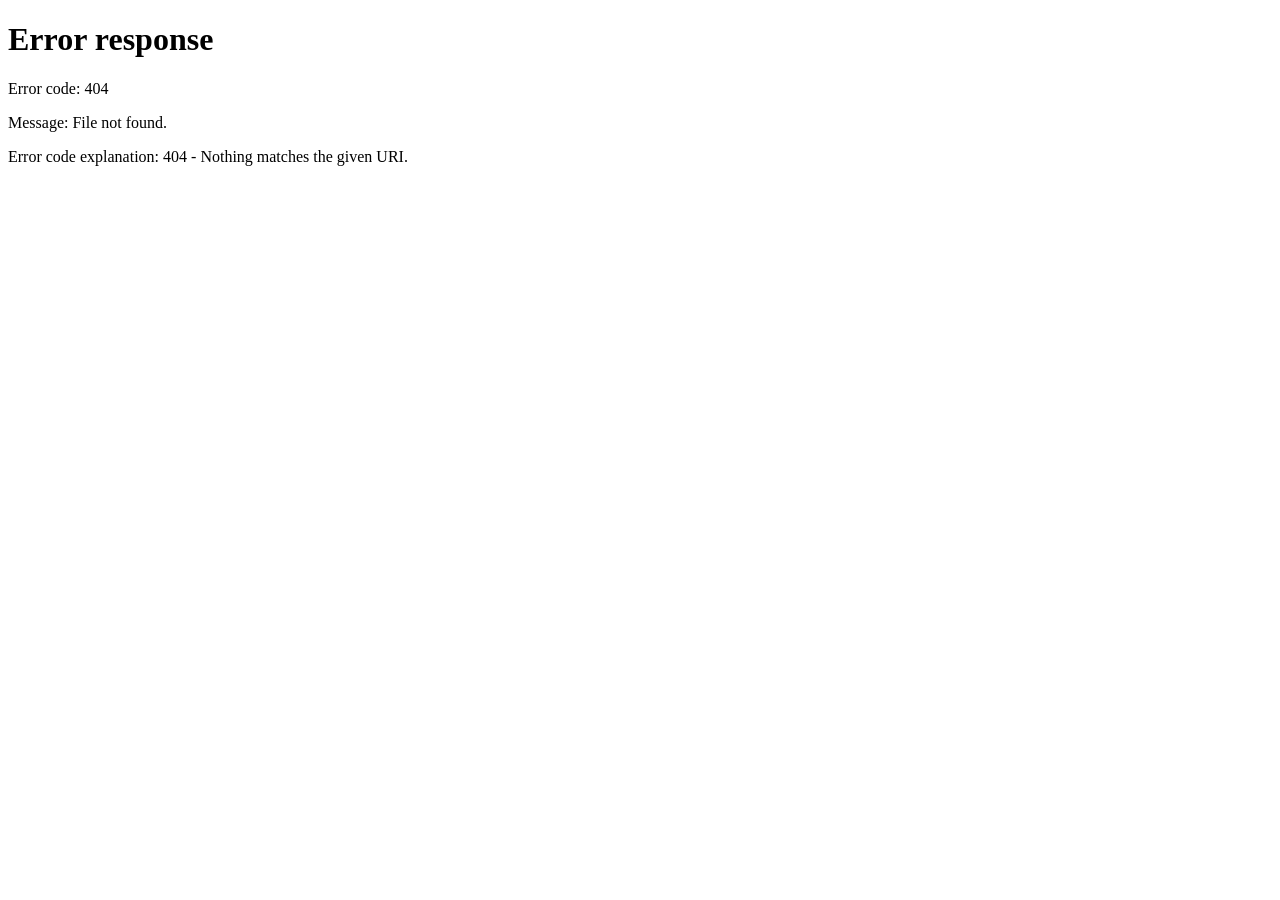
==== index.html @ 56742f68 "Add files via upload" ====
﻿<!doctype html>
<html lang="zh-CN">
<head>
  <meta charset="utf-8">
  <meta name="viewport" content="width=device-width, initial-scale=1">
  <meta http-equiv="refresh" content="0; url=./GitHub-Pages-%E4%B8%8A%E4%BC%A0/">
  <title>宏观基金助手</title>
  <script>location.replace("./GitHub-Pages-%E4%B8%8A%E4%BC%A0/");</script>
</head>
<body>
  <p>正在打开宏观基金助手。如果没有自动跳转，请点击 <a href="./GitHub-Pages-%E4%B8%8A%E4%BC%A0/">这里</a>。</p>
</body>
</html>
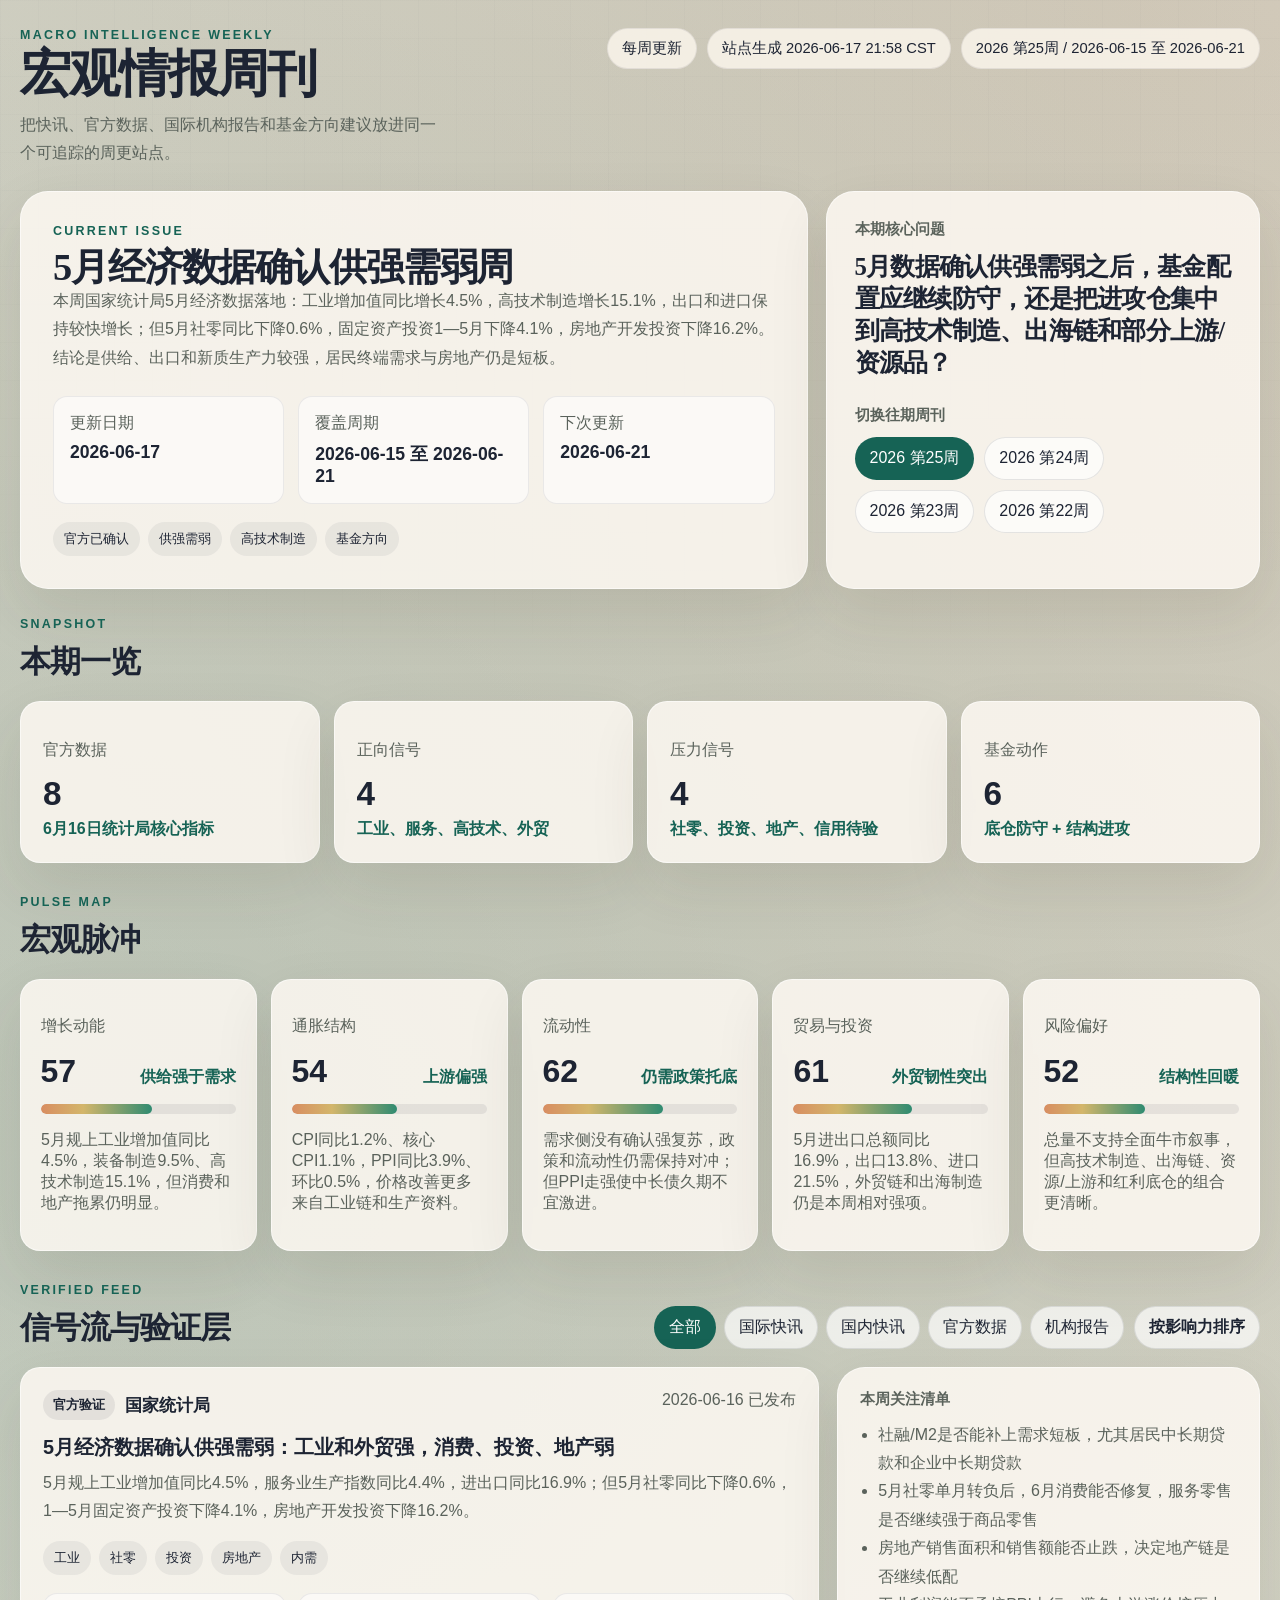
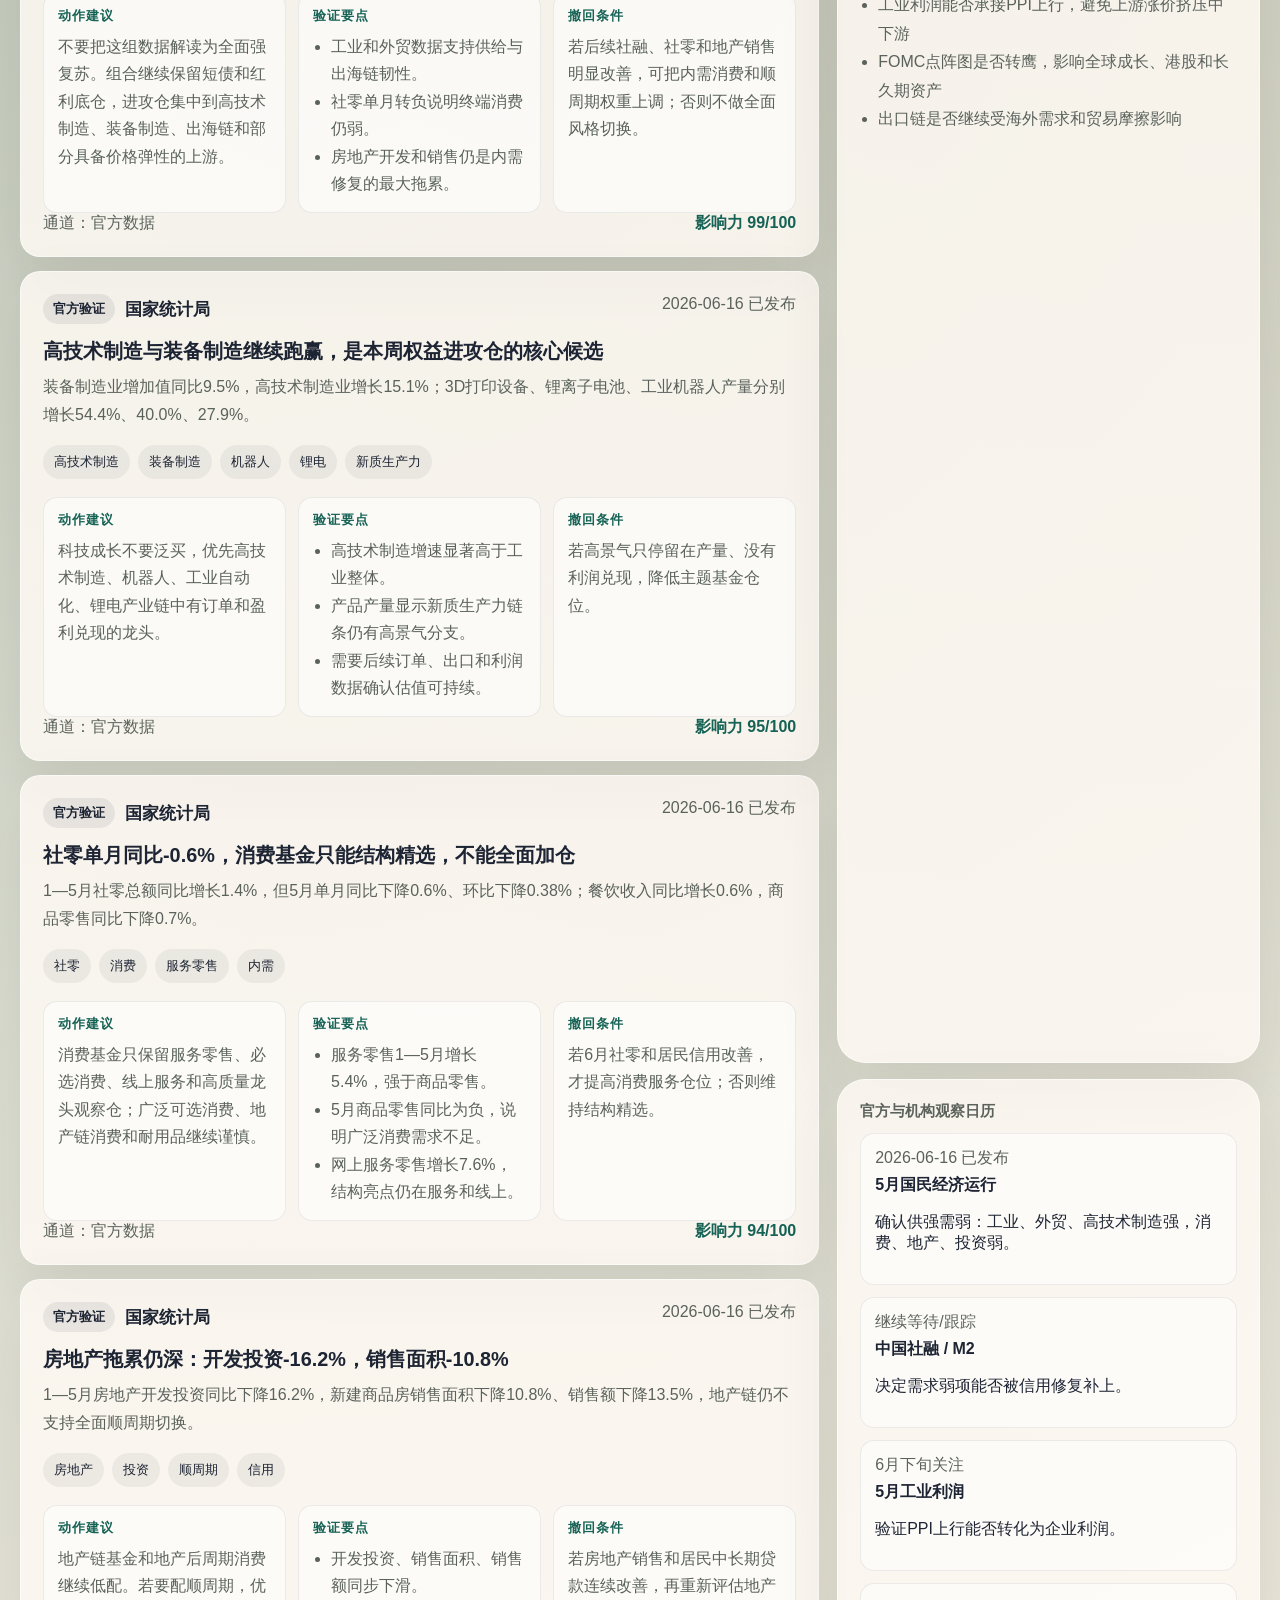
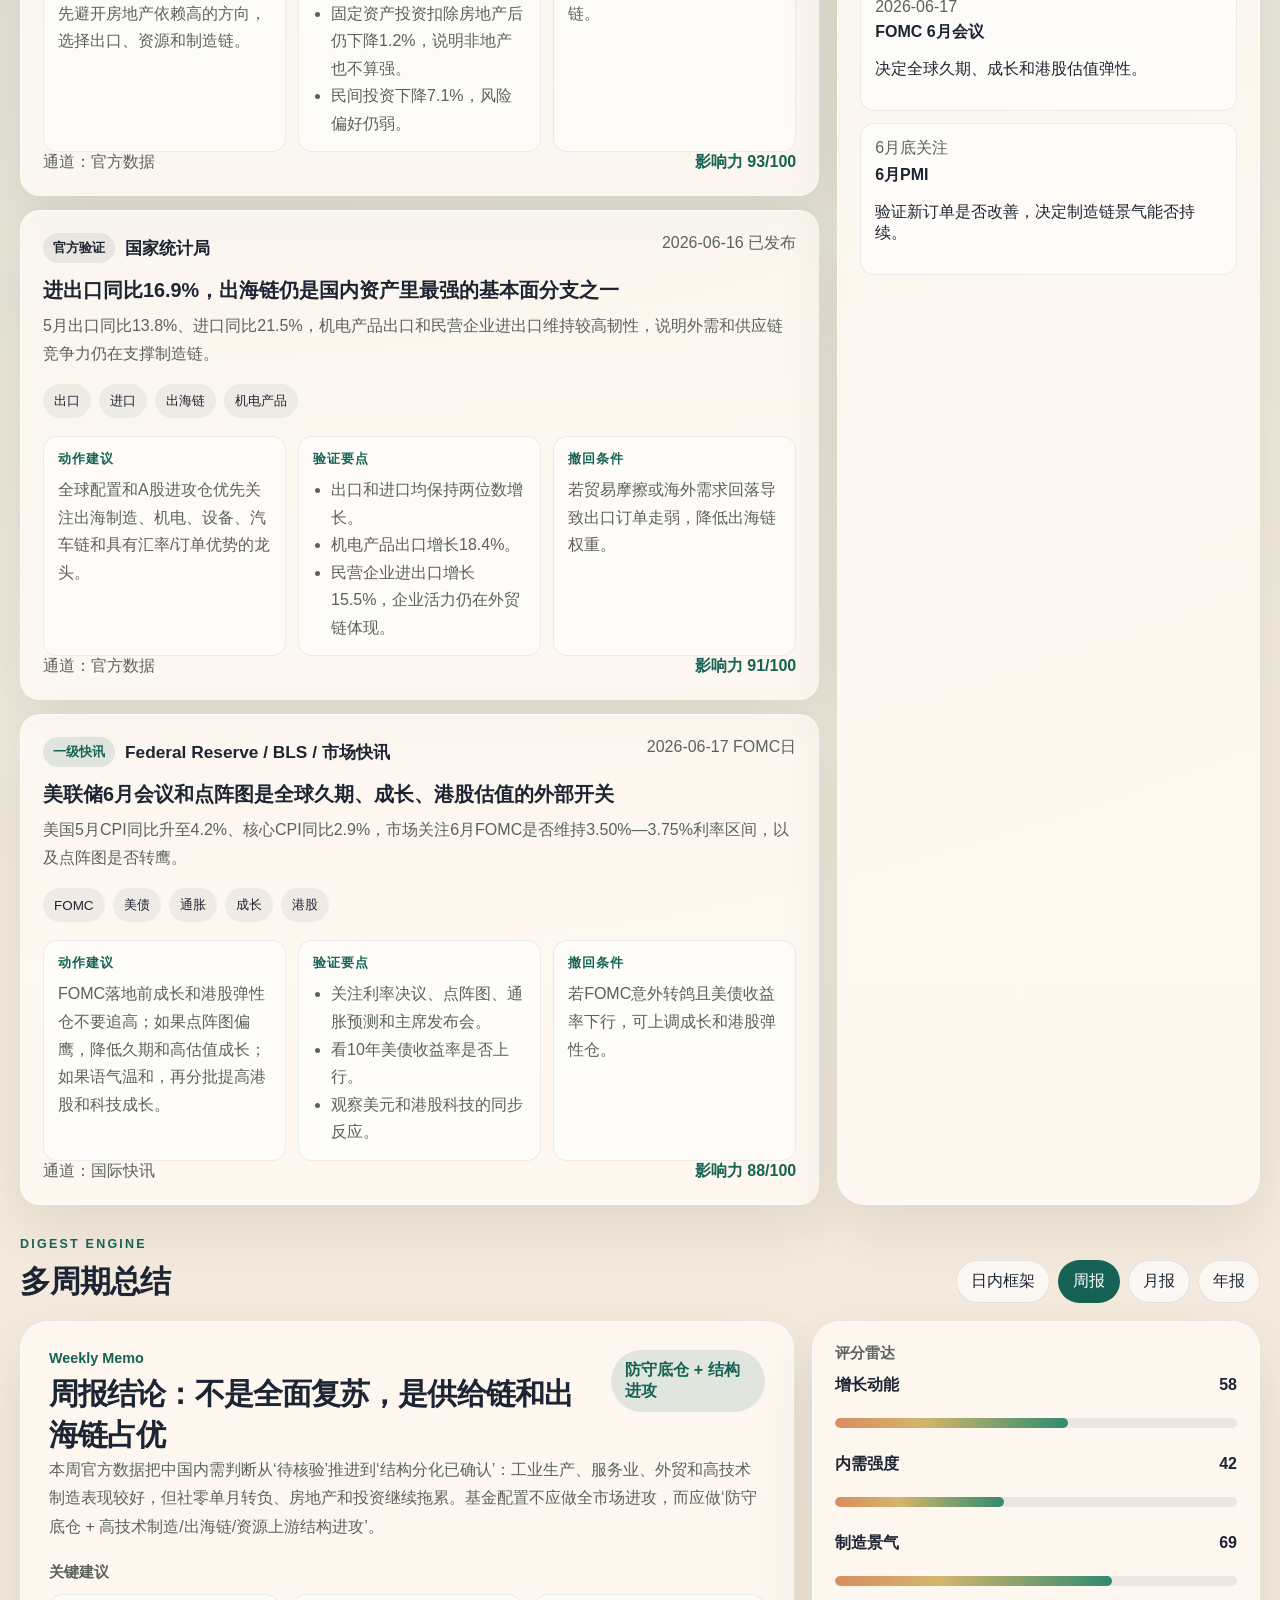
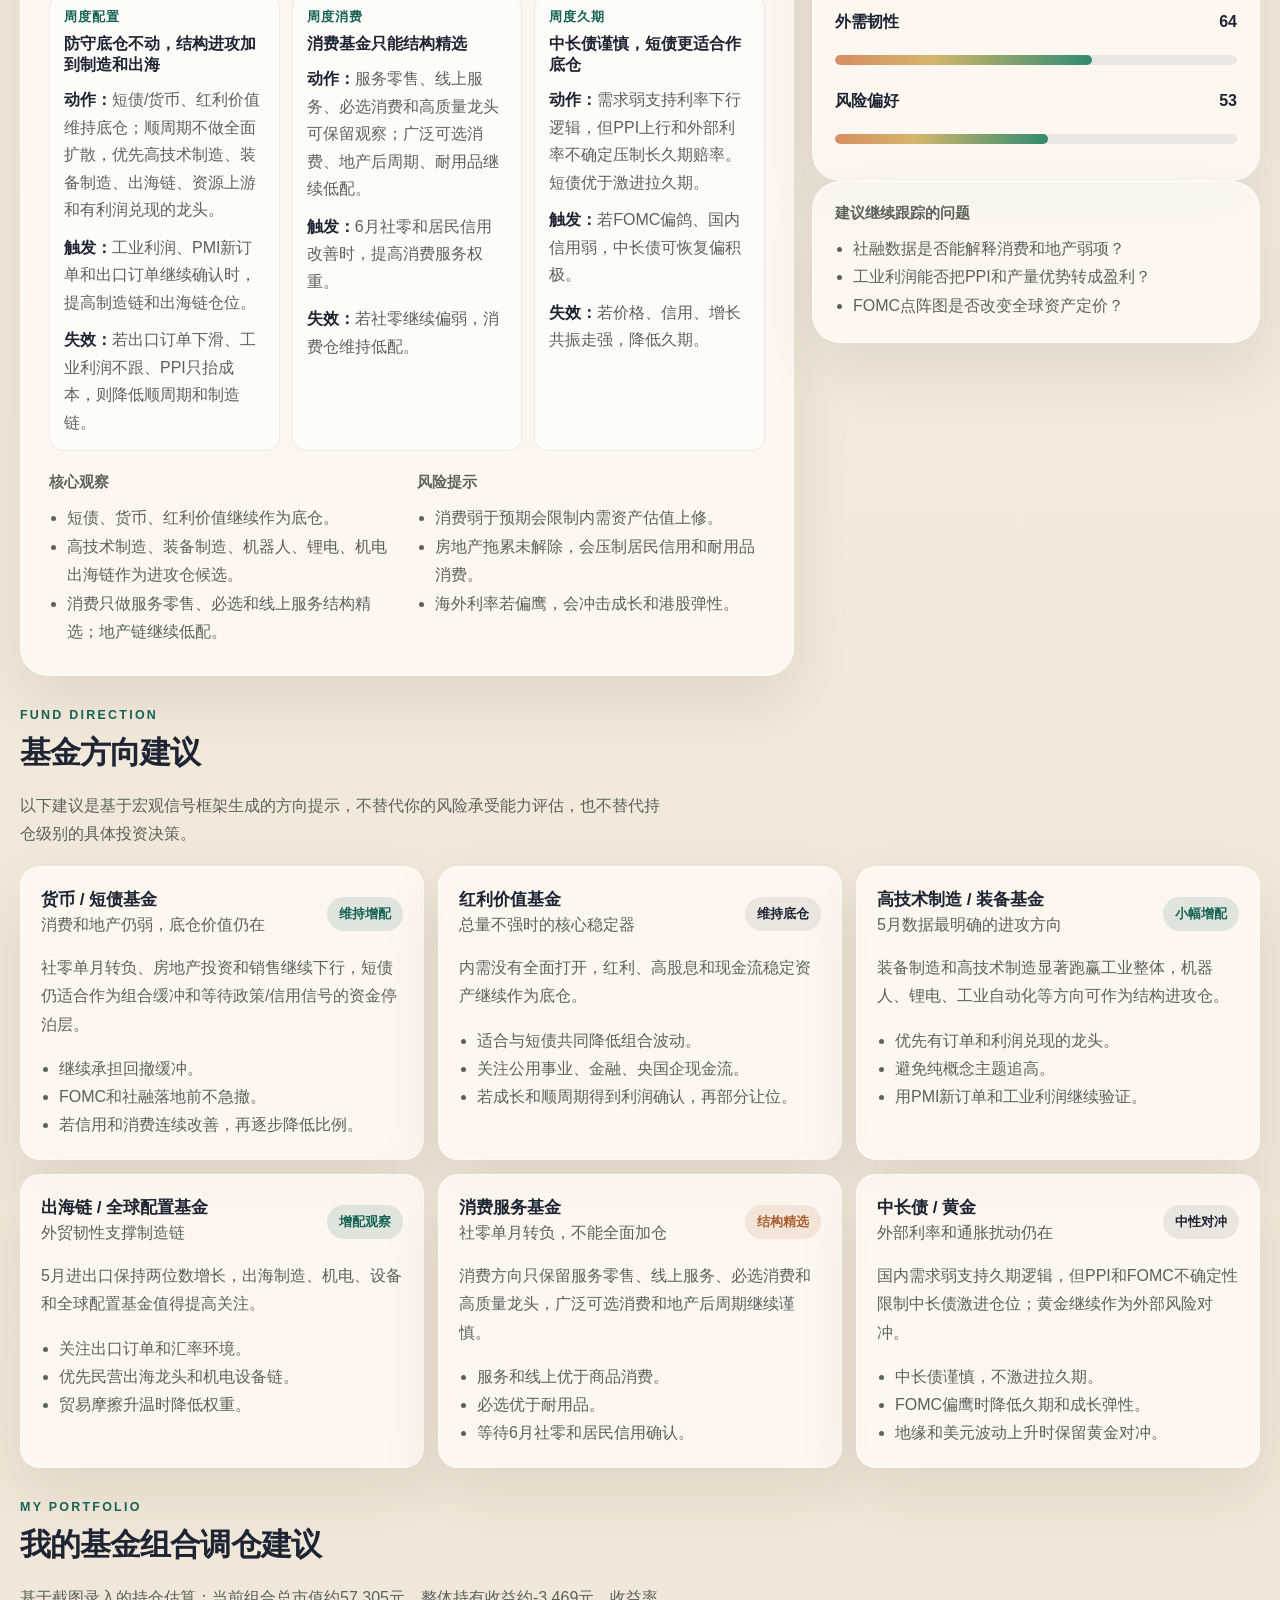
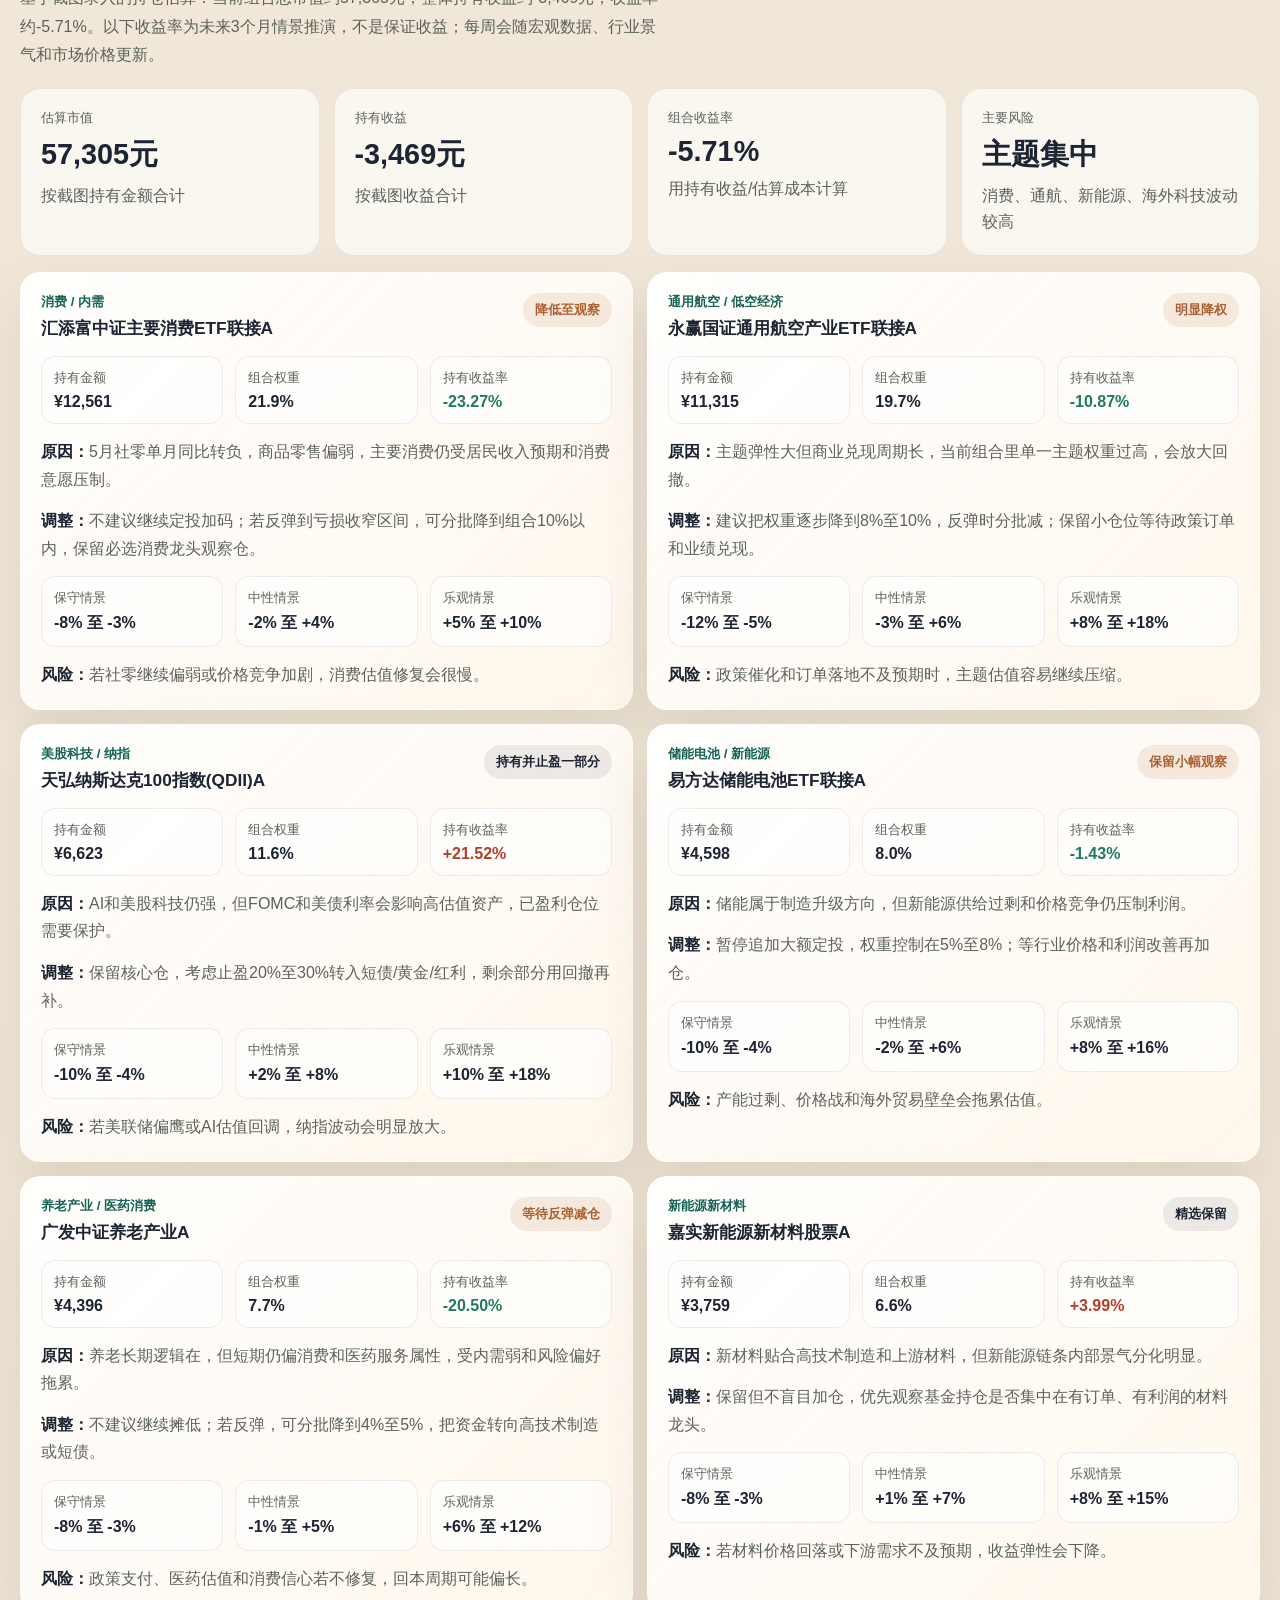
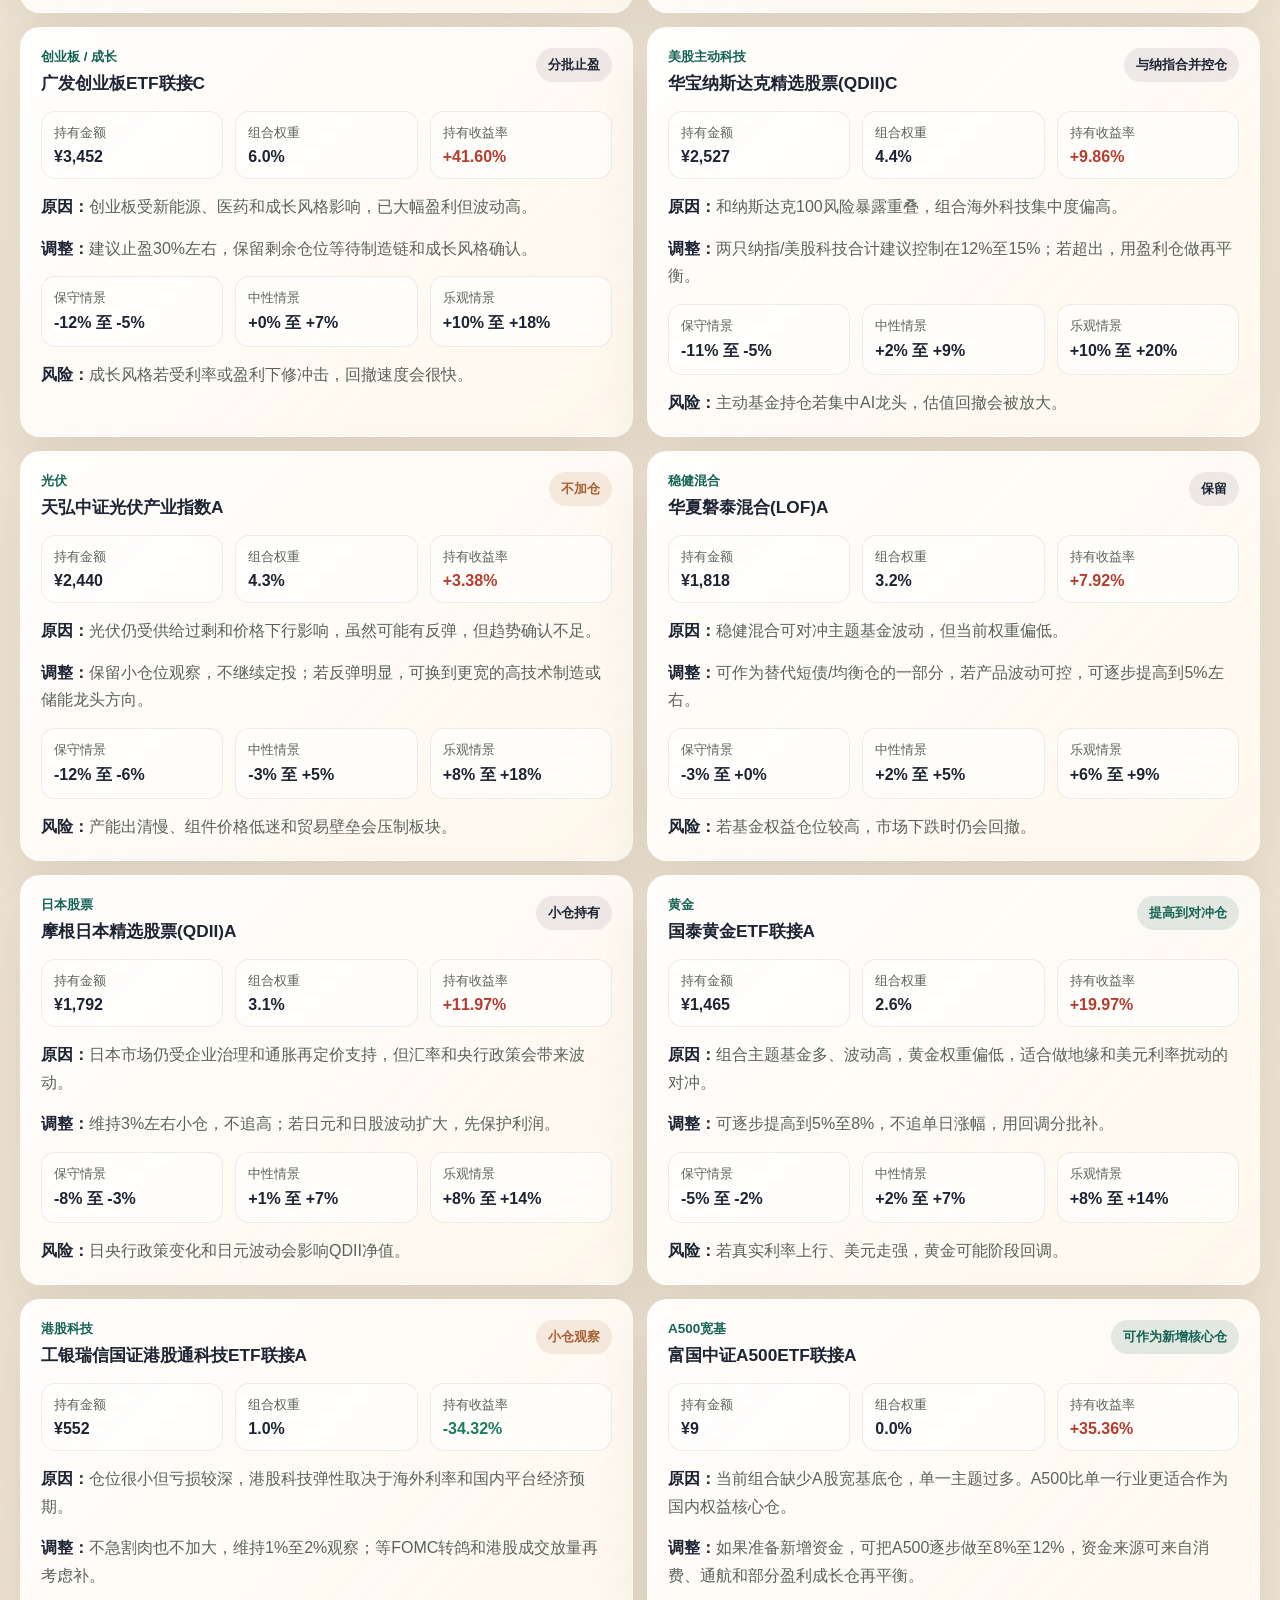
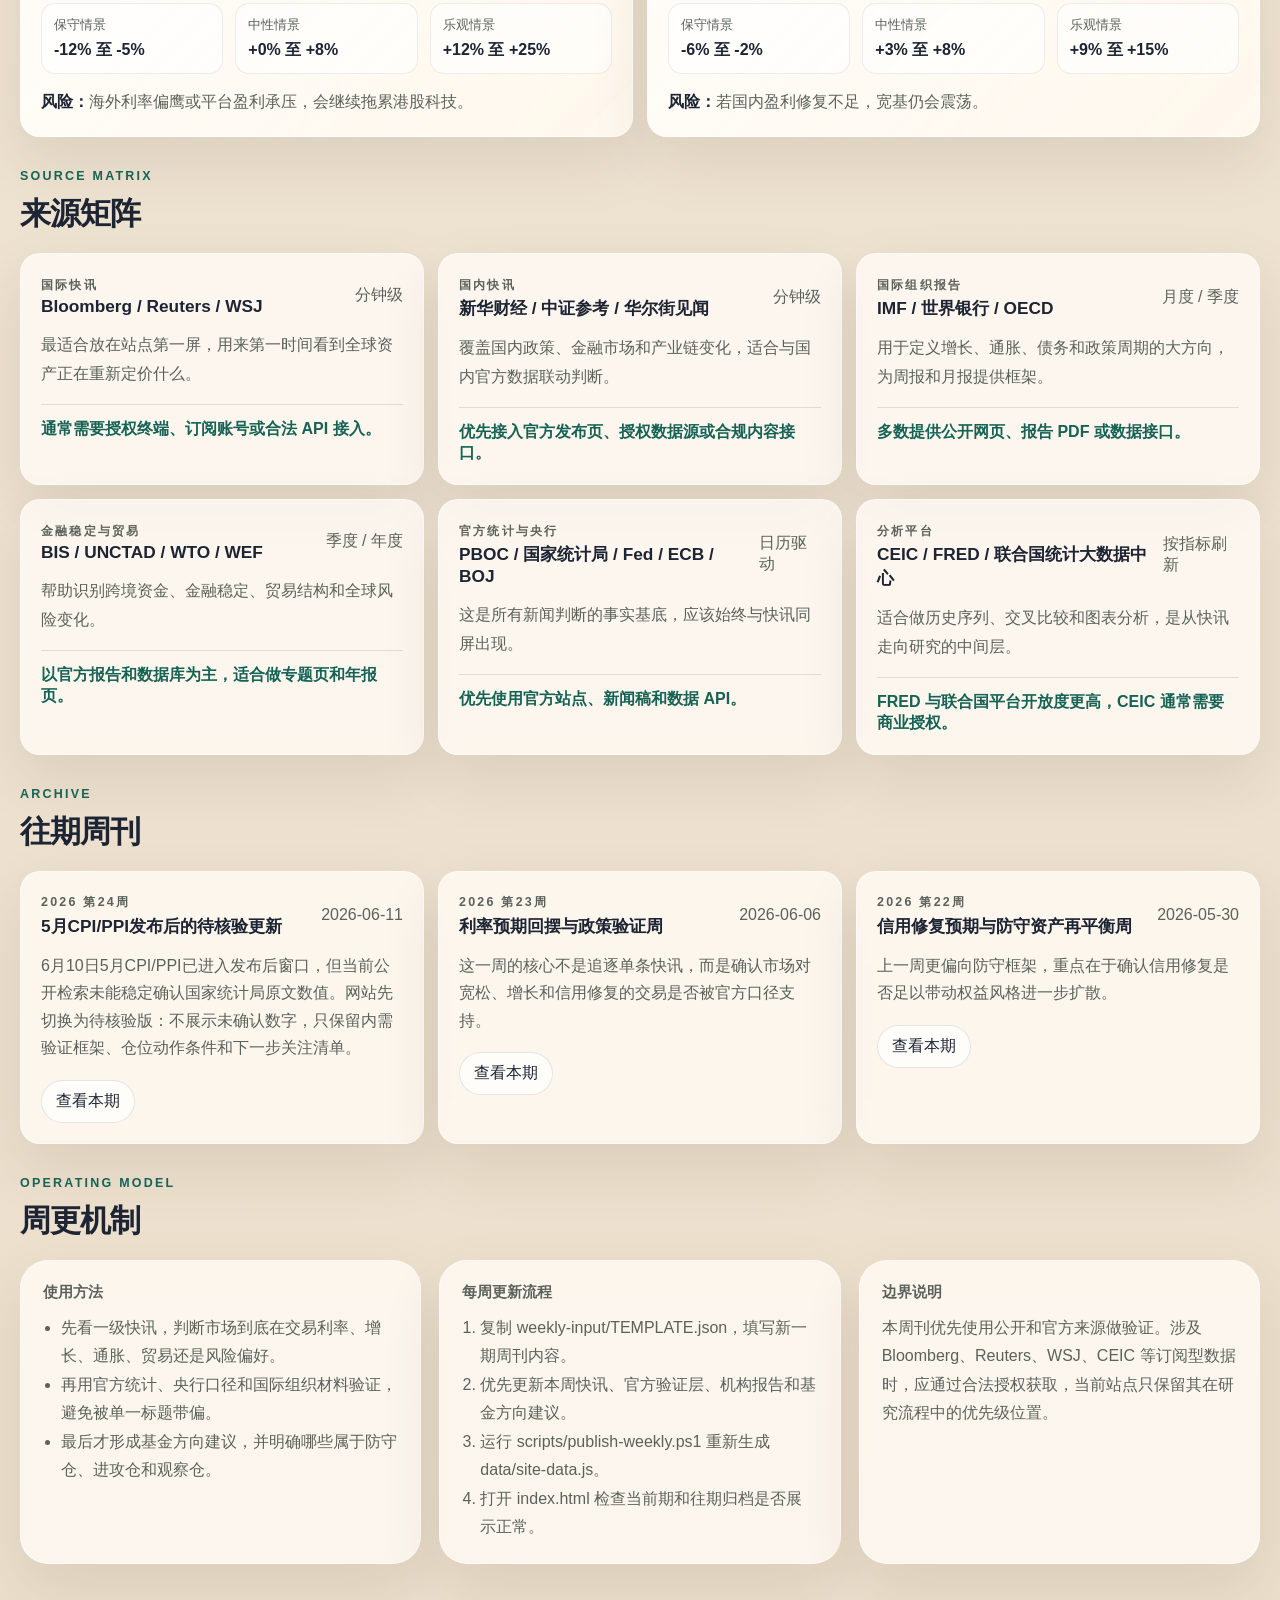
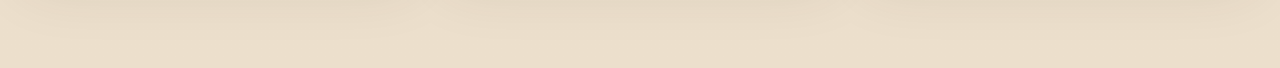
==== commit 04c9ace0: "Update index.html" ====
--- a/index.html
+++ b/index.html
@@ -1,13 +1,13 @@
-﻿<!doctype html>
-<html lang="zh-CN">
-<head>
-  <meta charset="utf-8">
-  <meta name="viewport" content="width=device-width, initial-scale=1">
-  <meta http-equiv="refresh" content="0; url=./GitHub-Pages-%E4%B8%8A%E4%BC%A0/">
-  <title>宏观基金助手</title>
-  <script>location.replace("./GitHub-Pages-%E4%B8%8A%E4%BC%A0/");</script>
-</head>
-<body>
-  <p>正在打开宏观基金助手。如果没有自动跳转，请点击 <a href="./GitHub-Pages-%E4%B8%8A%E4%BC%A0/">这里</a>。</p>
-</body>
+<!doctype html>
+<html lang="zh-CN">
+<head>
+  <meta charset="utf-8">
+  <meta name="viewport" content="width=device-width, initial-scale=1">
+  <meta http-equiv="refresh" content="0; url=./github-pages-upload/">
+  <title>宏观基金助手</title>
+  <script>location.replace("./github-pages-upload/");</script>
+</head>
+<body>
+  <p>正在打开宏观基金助手。如果没有自动跳转，请点击 <a href="./github-pages-upload/">这里</a>。</p>
+</body>
 </html>
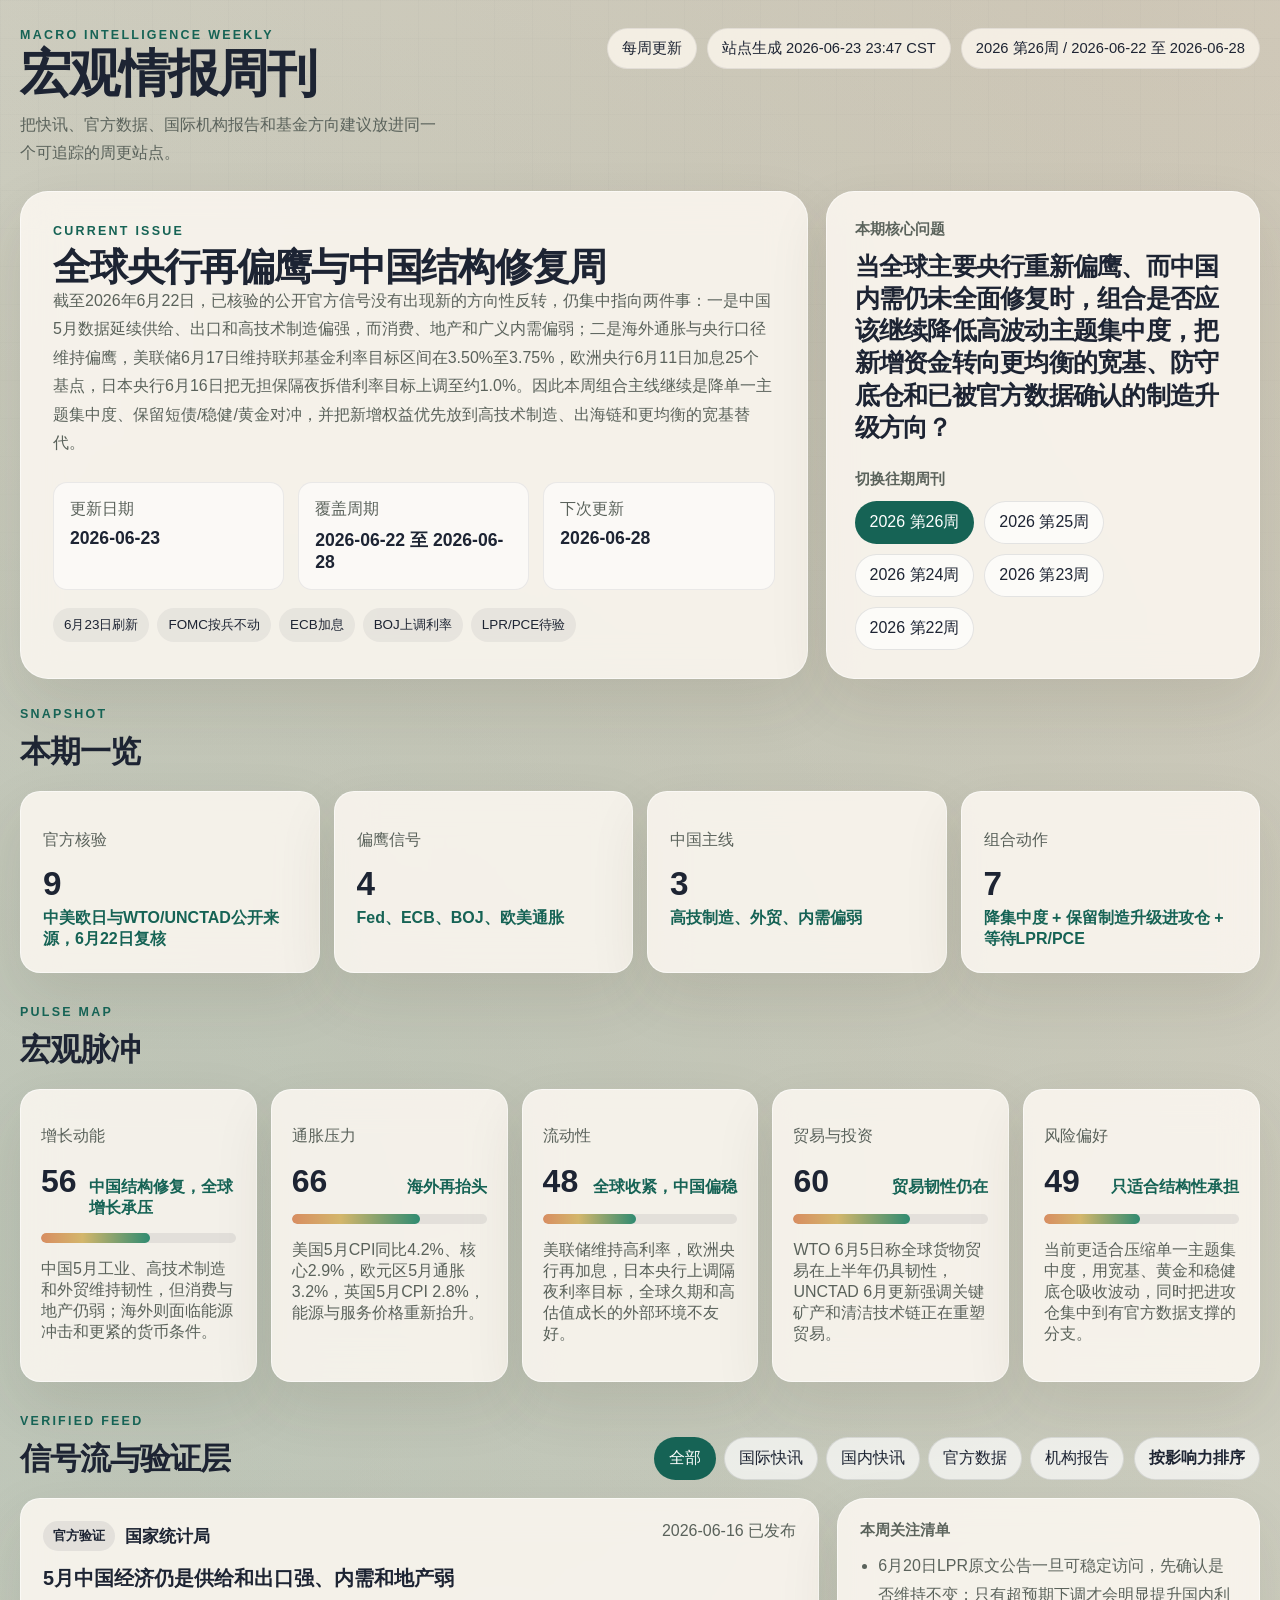
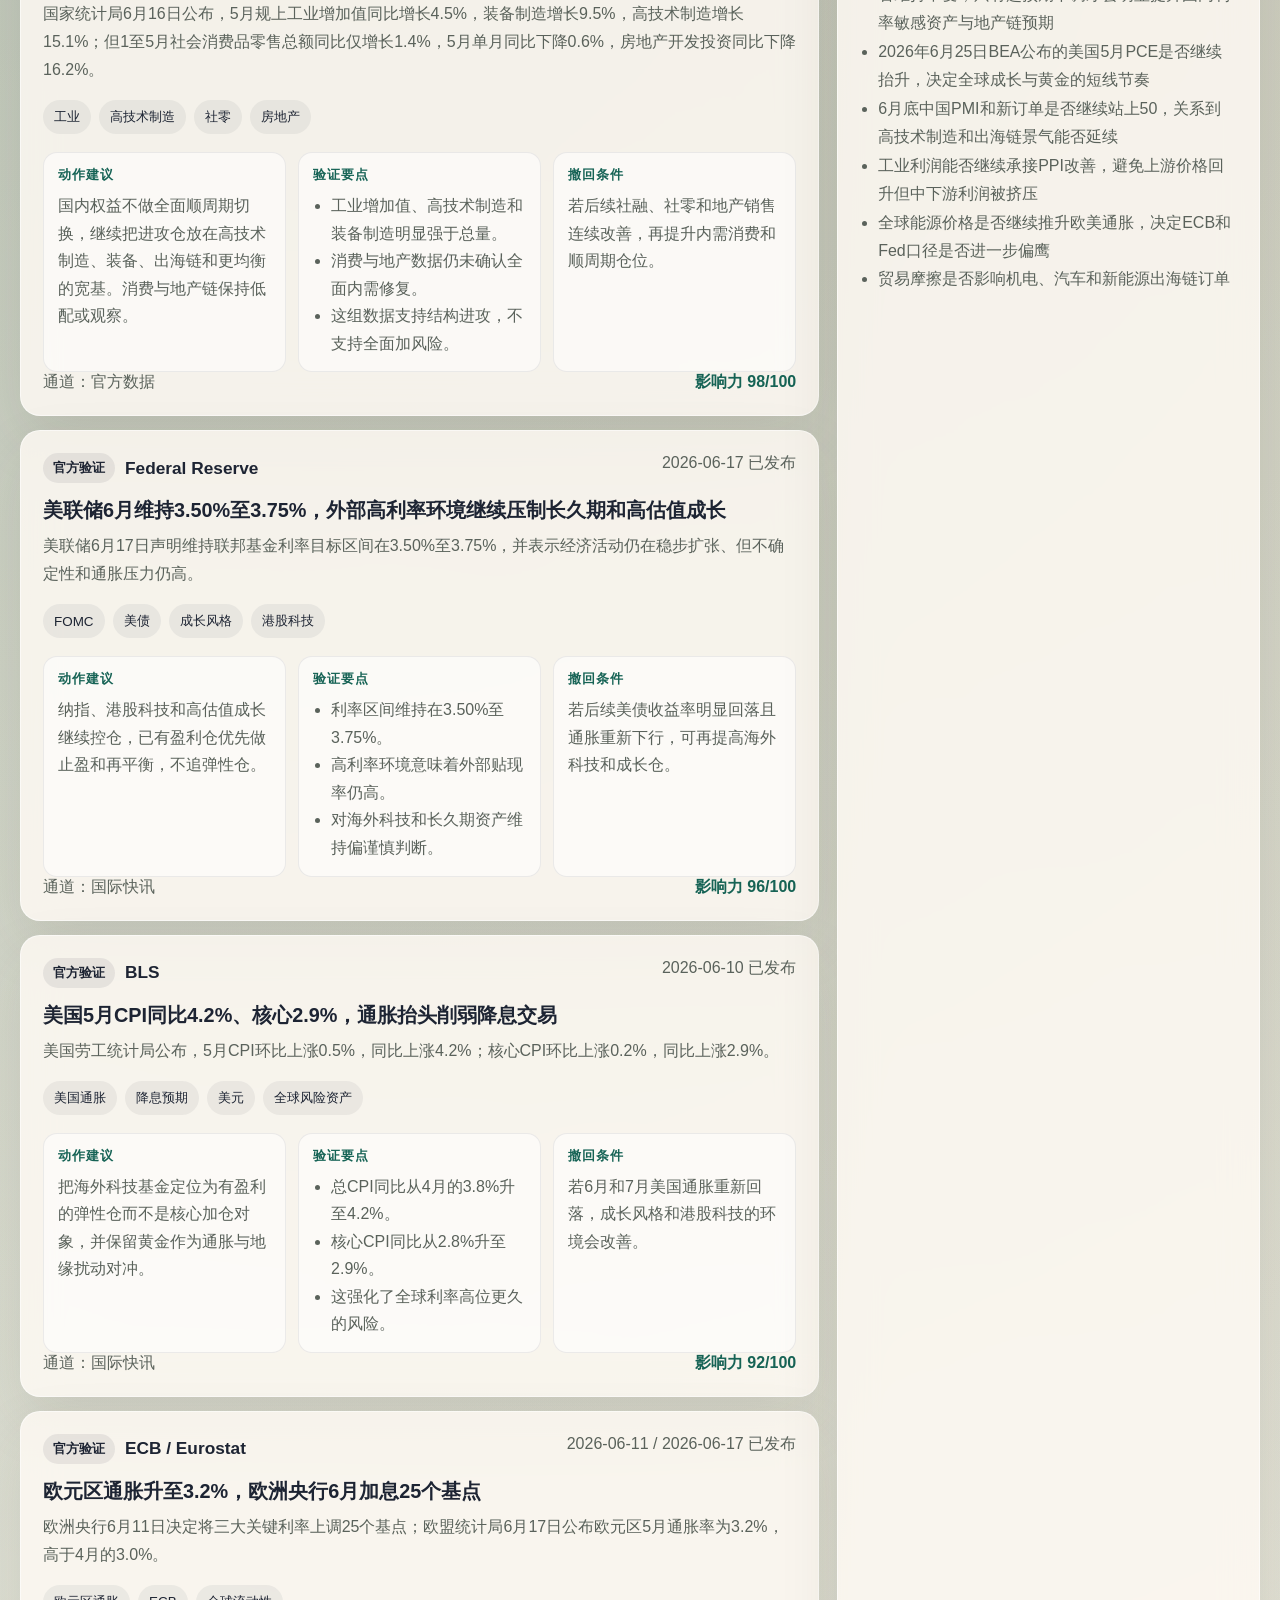
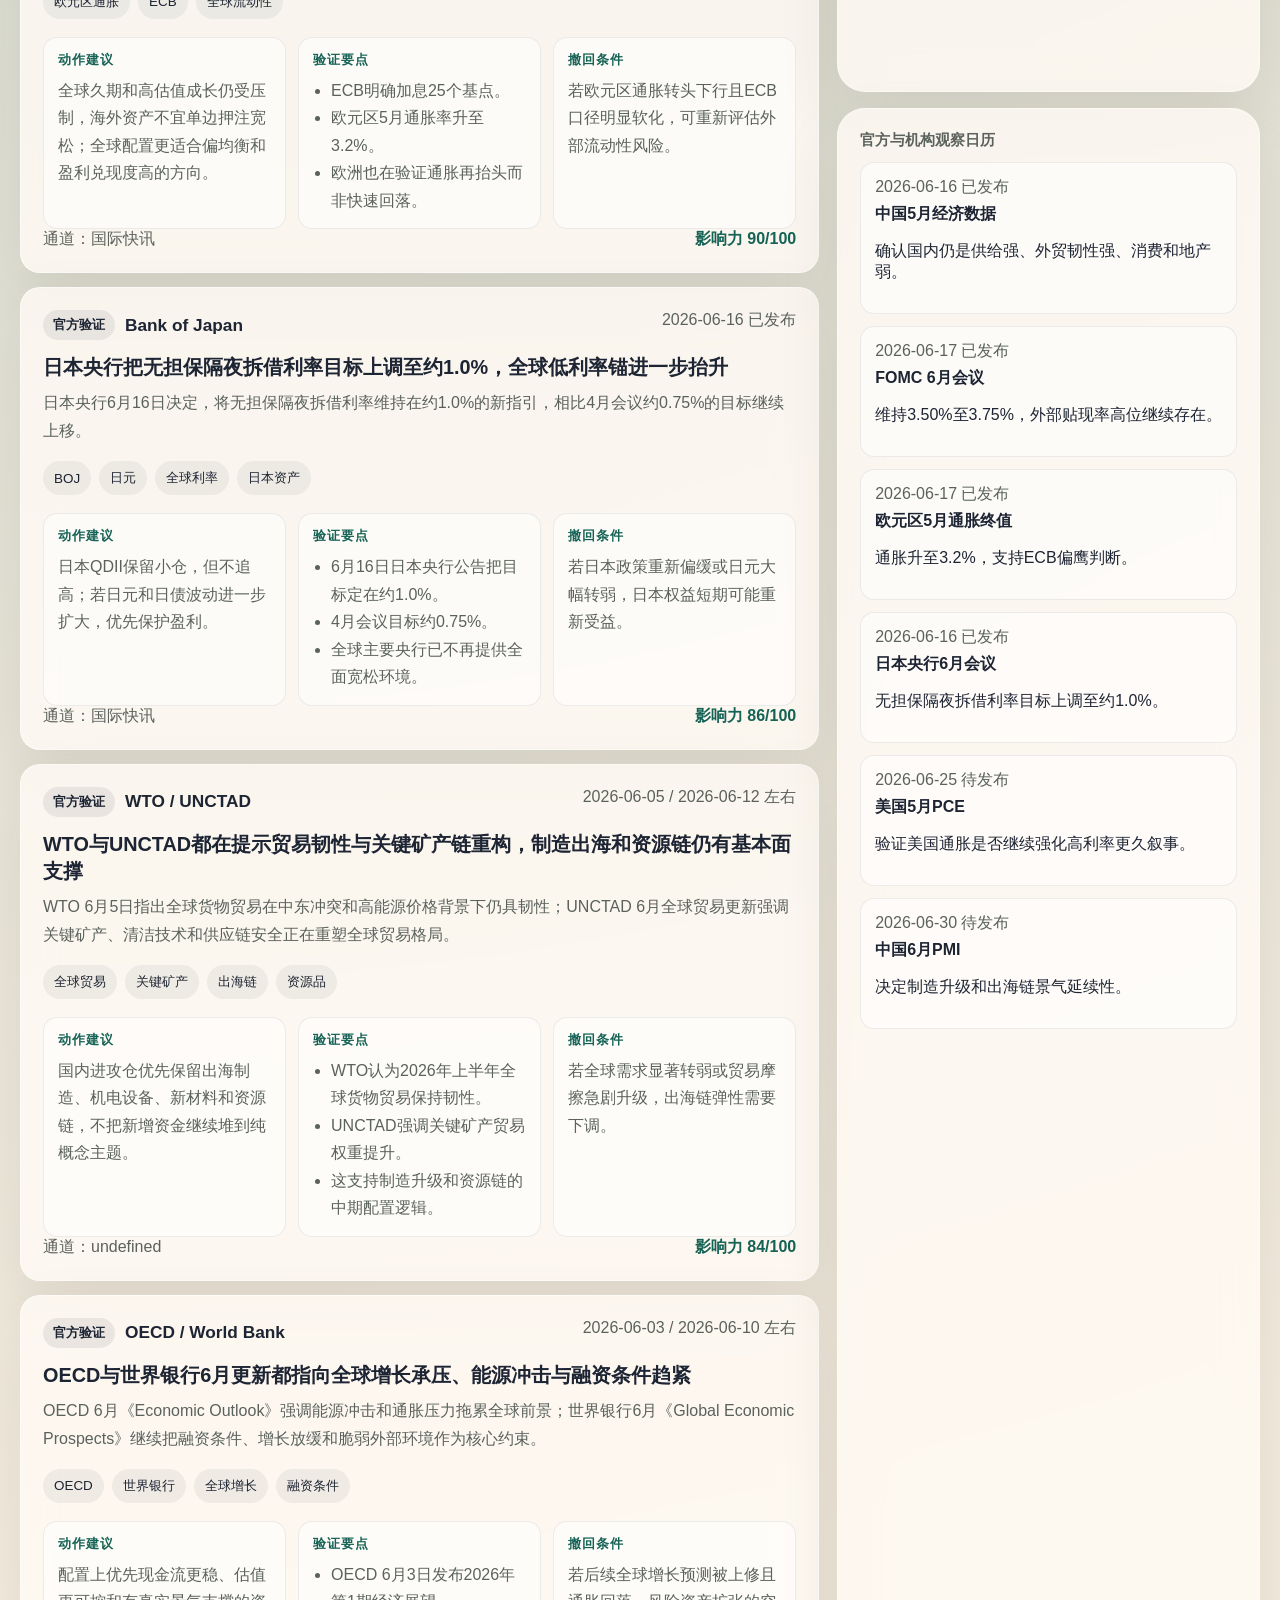
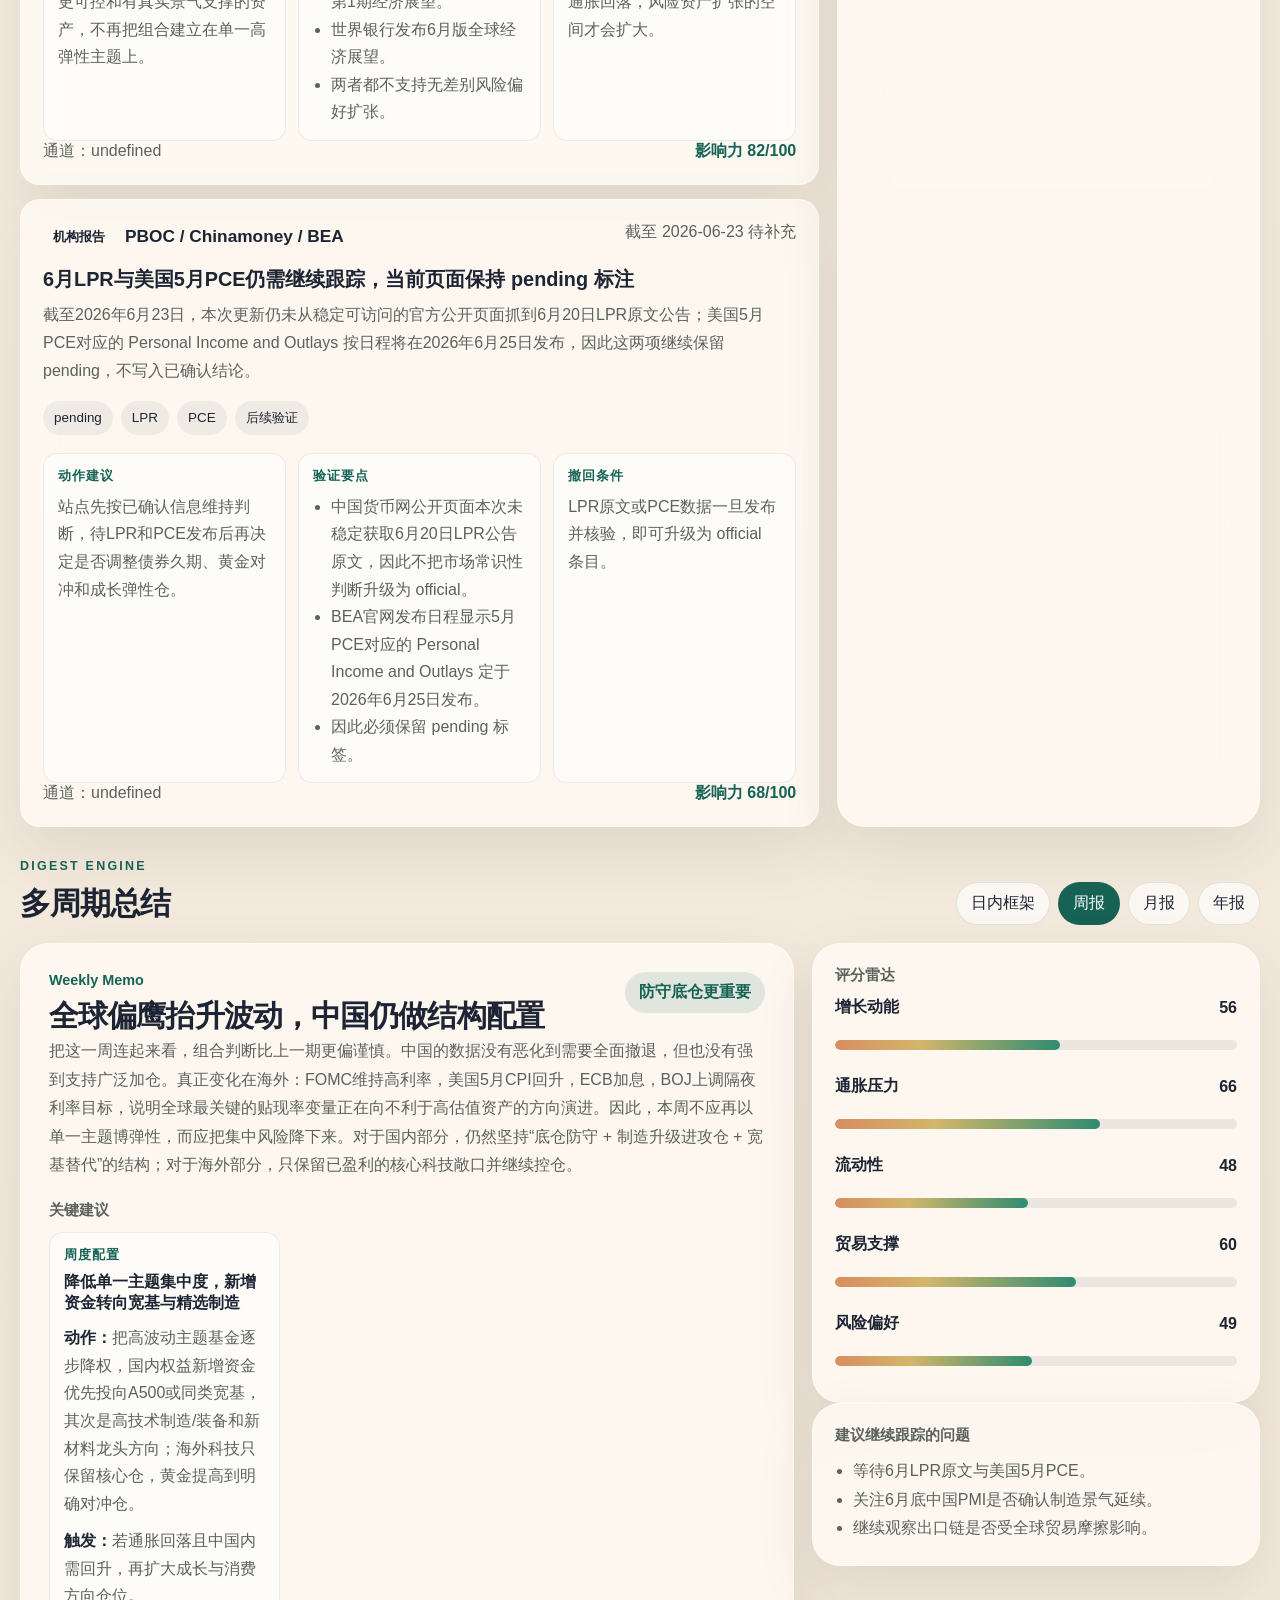
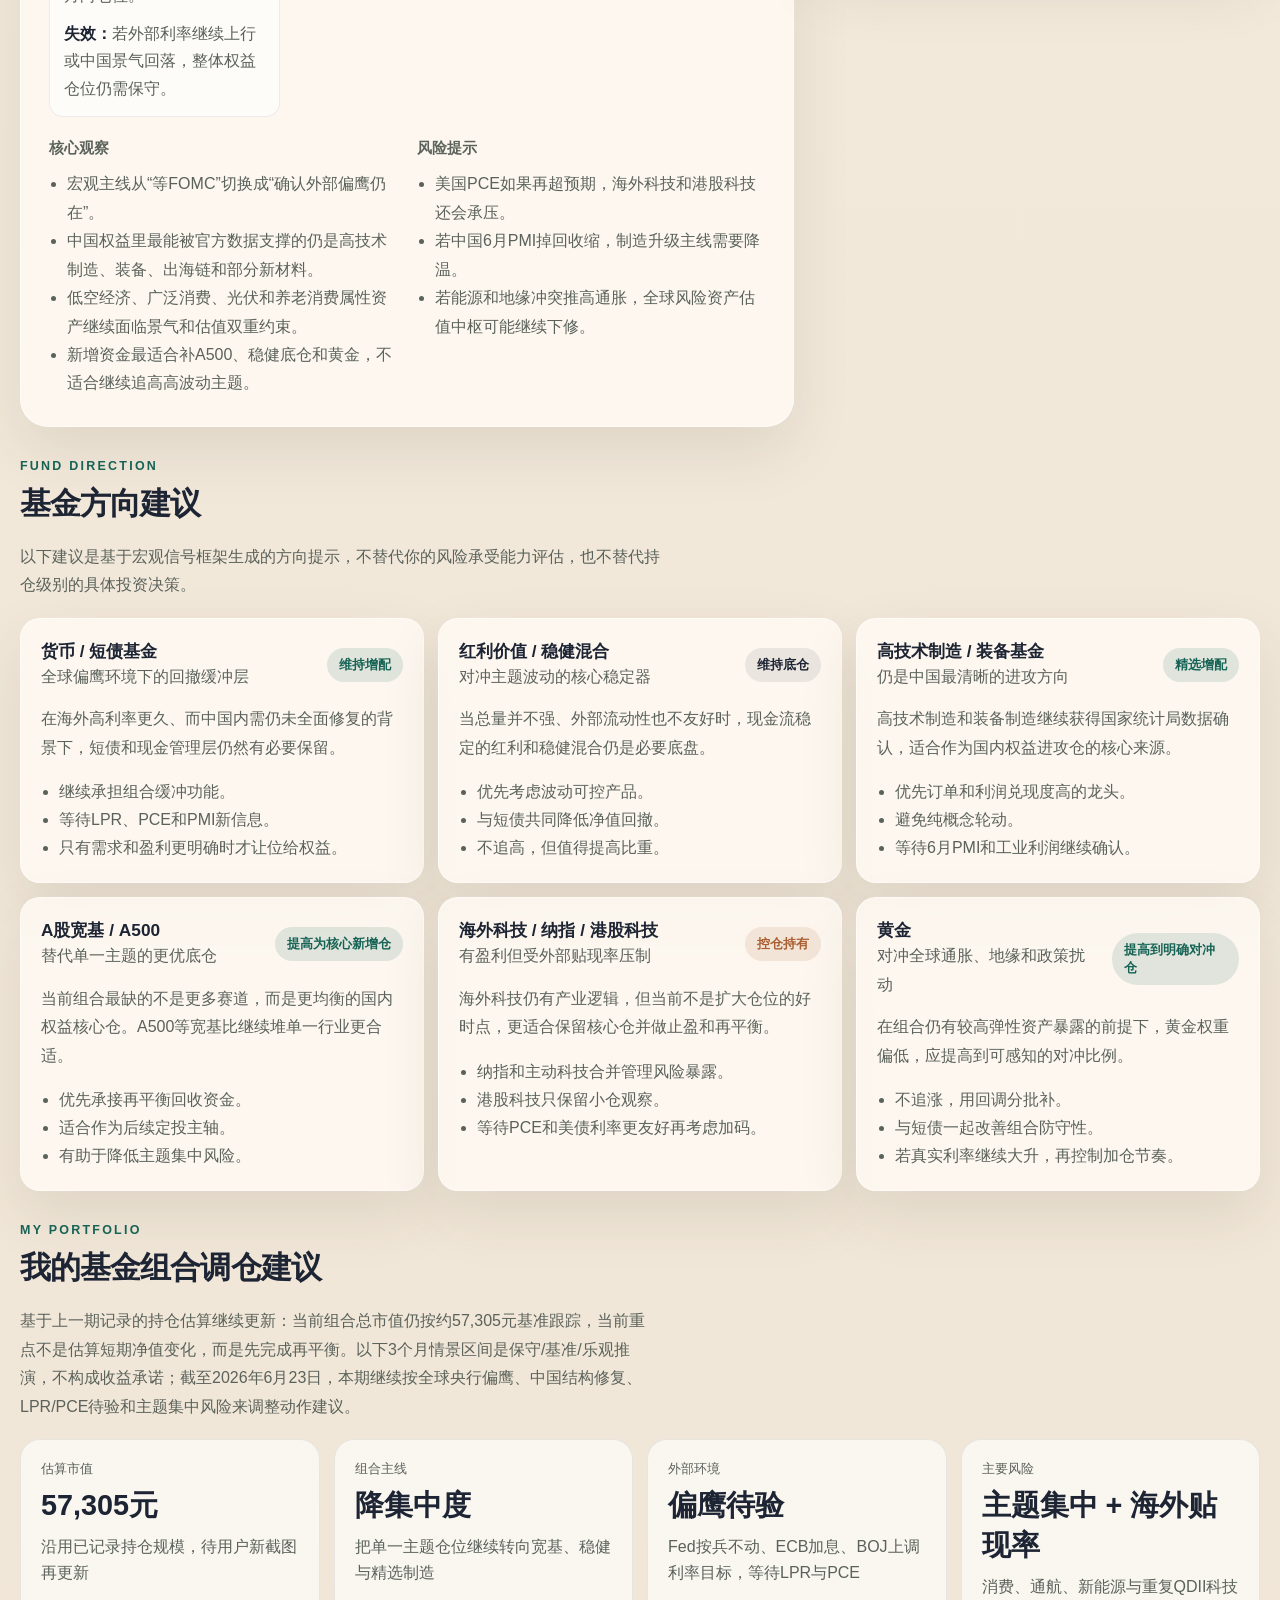
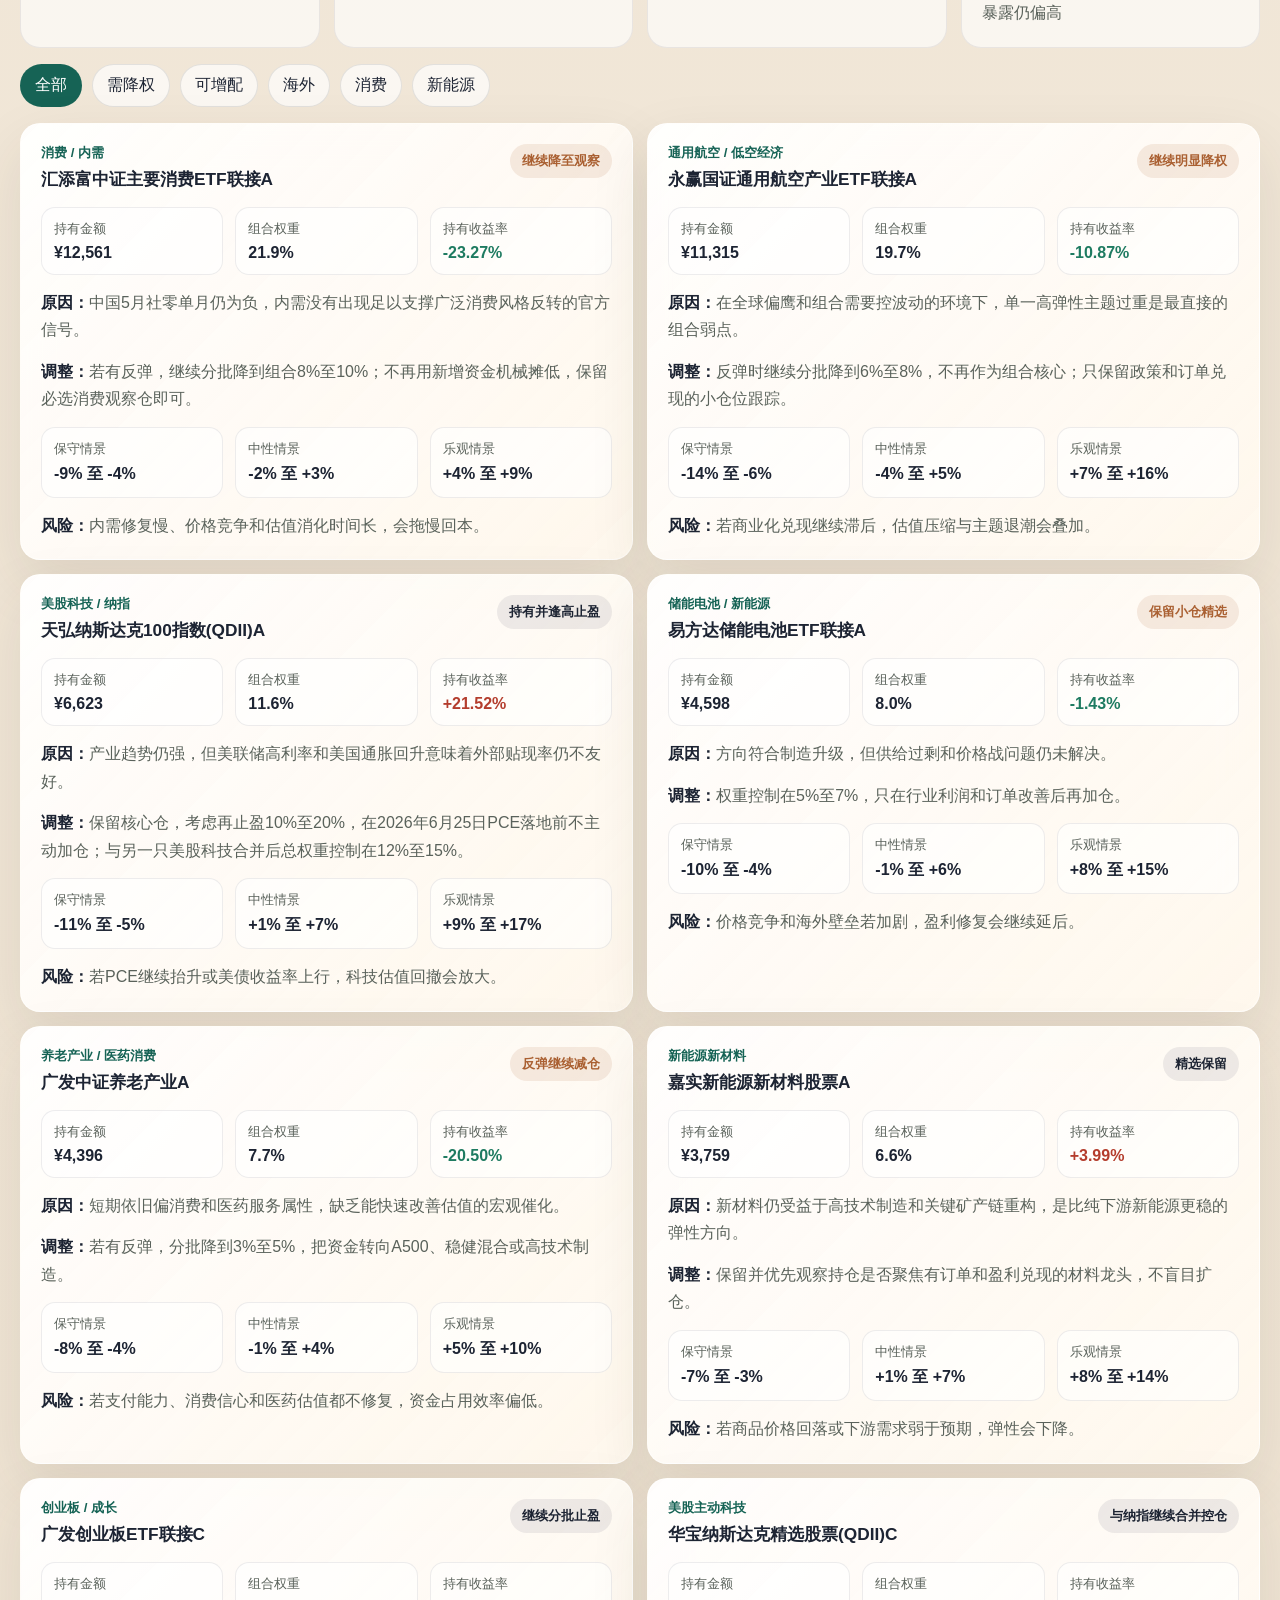
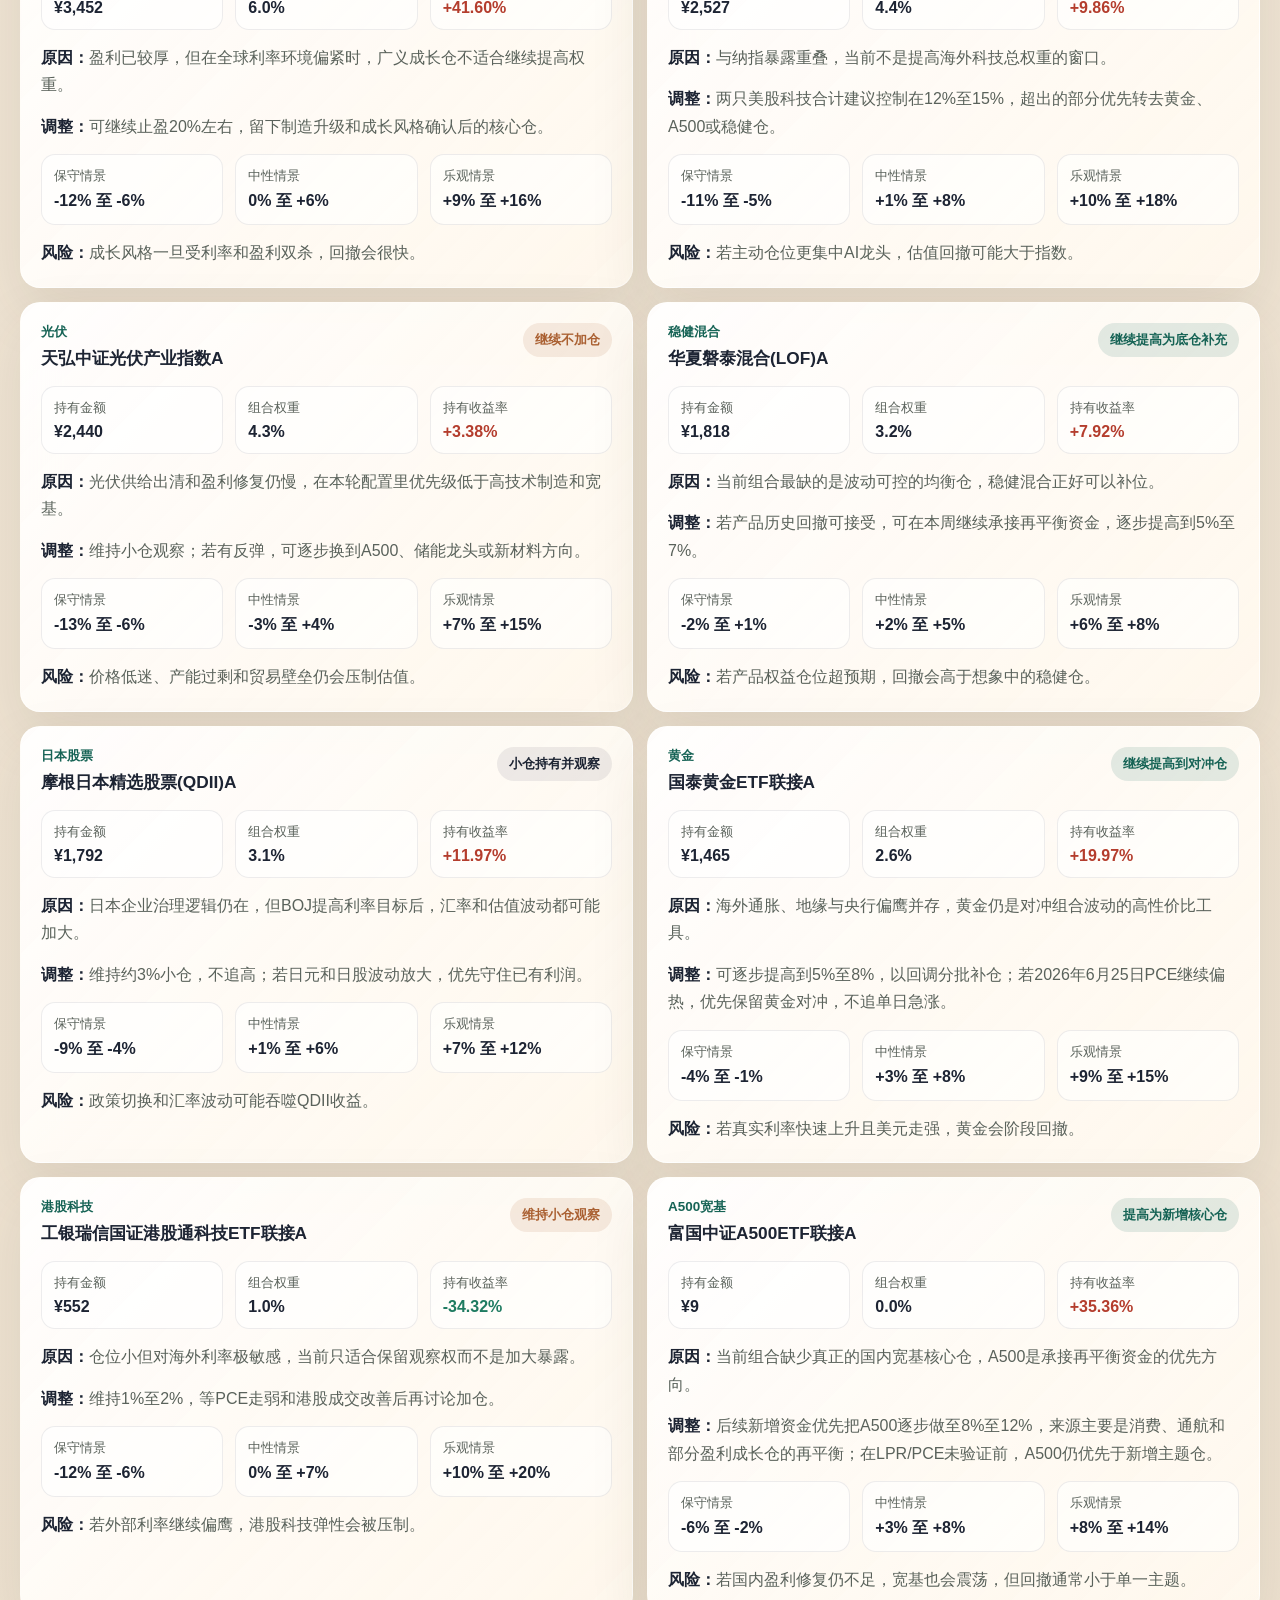
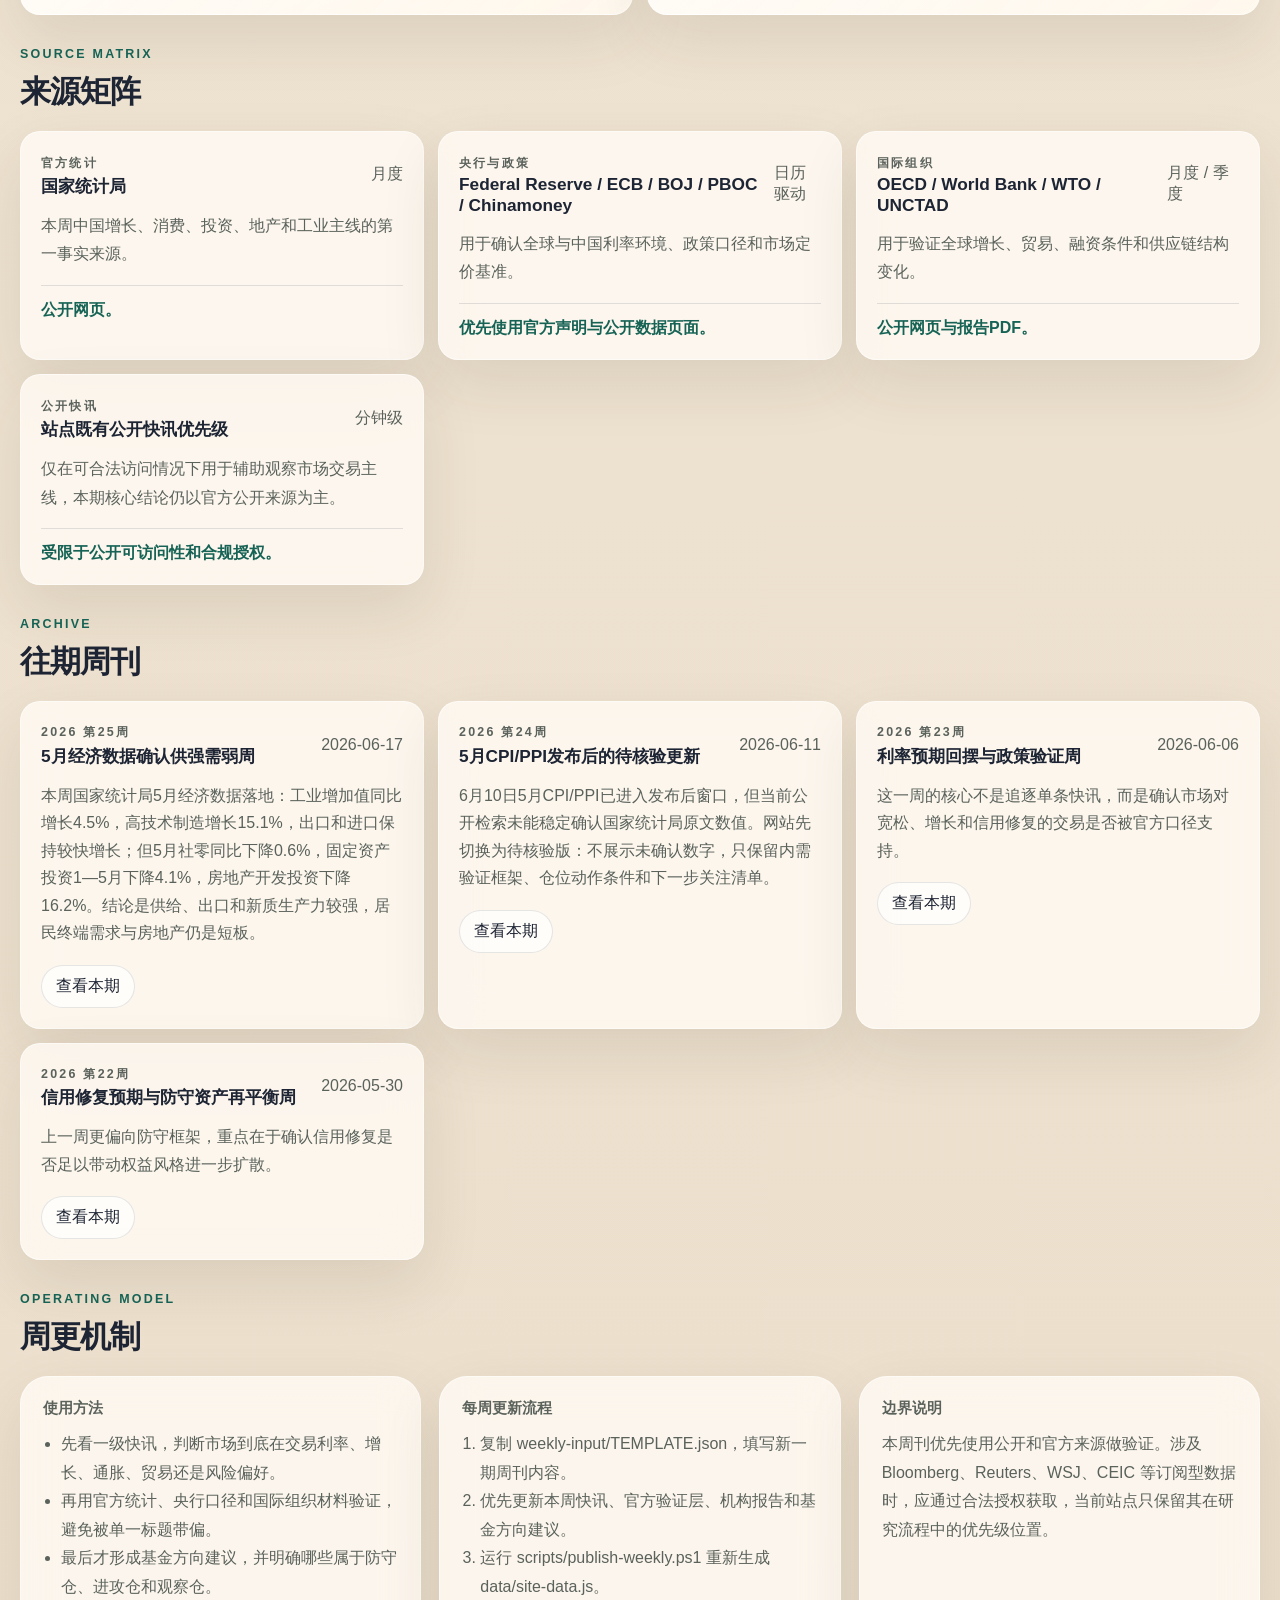
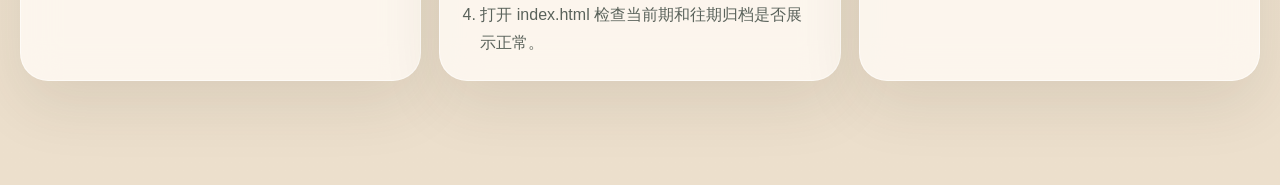
==== commit 810b2450: "Add files via upload" ====
--- a/index.html
+++ b/index.html
@@ -1,13 +1,267 @@
-<!doctype html>
-<html lang="zh-CN">
-<head>
-  <meta charset="utf-8">
-  <meta name="viewport" content="width=device-width, initial-scale=1">
-  <meta http-equiv="refresh" content="0; url=./github-pages-upload/">
-  <title>宏观基金助手</title>
-  <script>location.replace("./github-pages-upload/");</script>
-</head>
-<body>
-  <p>正在打开宏观基金助手。如果没有自动跳转，请点击 <a href="./github-pages-upload/">这里</a>。</p>
-</body>
-</html>
+<!DOCTYPE html>
+<html lang="zh-CN">
+<head>
+  <meta charset="UTF-8">
+  <meta name="viewport" content="width=device-width, initial-scale=1.0">
+  <title>宏观情报周刊</title>
+  <meta name="description" content="每周更新的宏观情报站，整合快讯、官方数据、国际机构报告与基金方向建议。">
+  <meta name="theme-color" content="#166355">
+  <link rel="manifest" href="./manifest.webmanifest">
+  <link rel="apple-touch-icon" href="./icons/icon-192.png">
+  <link rel="stylesheet" href="./styles.css">
+</head>
+<body>
+  <div class="page-shell">
+    <header class="topbar">
+      <div>
+        <p class="eyebrow" id="siteEyebrow">Macro Intelligence Weekly</p>
+        <h1 id="siteTitle">宏观情报周刊</h1>
+        <p id="siteTagline" class="topbar-text"></p>
+      </div>
+      <div class="topbar-meta">
+        <span id="siteCadence" class="meta-pill"></span>
+        <span id="lastUpdated" class="meta-pill"></span>
+        <span id="currentIssueMeta" class="meta-pill"></span>
+      </div>
+    </header>
+
+    <main>
+      <nav class="mobile-app-nav" aria-label="手机快捷导航">
+        <button class="mobile-nav-button active" type="button" data-target="dashboard">看板</button>
+        <button class="mobile-nav-button" type="button" data-target="macro">宏观</button>
+        <button class="mobile-nav-button" type="button" data-target="portfolio">基金</button>
+        <button class="mobile-nav-button" type="button" data-target="signals">信号</button>
+        <button class="mobile-nav-button" type="button" data-target="summary">总结</button>
+        <button class="mobile-nav-button" type="button" data-target="allocation">配置</button>
+      </nav>
+
+      <section class="mobile-dashboard reveal" data-mobile-section="dashboard">
+        <div class="mobile-dashboard-hero">
+          <p class="eyebrow">Today Board</p>
+          <h2 id="mobileDashboardTitle"></h2>
+          <p id="mobileDashboardSummary"></p>
+        </div>
+        <div id="mobileDashboardStats" class="mobile-dashboard-stats"></div>
+        <div class="mobile-icon-grid">
+          <button class="mobile-icon-card macro-card" type="button" data-target="macro">
+            <span class="mobile-icon-mark">宏</span>
+            <strong>宏观看板</strong>
+            <small>本周经济主线和脉冲</small>
+          </button>
+          <button class="mobile-icon-card portfolio-card-entry" type="button" data-target="portfolio">
+            <span class="mobile-icon-mark">基</span>
+            <strong>我的基金</strong>
+            <small>持仓调仓和收益情景</small>
+          </button>
+          <button class="mobile-icon-card signal-card" type="button" data-target="signals">
+            <span class="mobile-icon-mark">信</span>
+            <strong>信号验证</strong>
+            <small>官方数据和风险事件</small>
+          </button>
+          <button class="mobile-icon-card summary-card-entry" type="button" data-target="summary">
+            <span class="mobile-icon-mark">结</span>
+            <strong>多周期总结</strong>
+            <small>日报、周报、月报、年报</small>
+          </button>
+          <button class="mobile-icon-card allocation-card-entry" type="button" data-target="allocation">
+            <span class="mobile-icon-mark">配</span>
+            <strong>配置方向</strong>
+            <small>短债、红利、制造、黄金</small>
+          </button>
+        </div>
+      </section>
+
+      <section class="hero reveal" data-mobile-section="macro">
+        <div class="hero-copy">
+          <p class="eyebrow">Current Issue</p>
+          <h2 id="heroTitle"></h2>
+          <p id="heroSummary" class="hero-text"></p>
+          <div class="hero-meta-grid">
+            <div class="hero-meta-card">
+              <span>更新日期</span>
+              <strong id="heroPublishedAt"></strong>
+            </div>
+            <div class="hero-meta-card">
+              <span>覆盖周期</span>
+              <strong id="heroPeriod"></strong>
+            </div>
+            <div class="hero-meta-card">
+              <span>下次更新</span>
+              <strong id="heroNextUpdate"></strong>
+            </div>
+          </div>
+          <div id="heroTags" class="hero-tags"></div>
+        </div>
+        <aside class="hero-panel">
+          <p class="panel-title">本期核心问题</p>
+          <h3 id="heroQuestion" class="hero-question"></h3>
+          <p class="panel-title">切换往期周刊</p>
+          <div id="issuePicker" class="issue-picker"></div>
+        </aside>
+      </section>
+
+      <section class="metrics reveal" data-mobile-section="macro">
+        <div class="section-heading">
+          <div>
+            <p class="eyebrow">Snapshot</p>
+            <h2>本期一览</h2>
+          </div>
+        </div>
+        <div id="metricGrid" class="metrics-grid"></div>
+      </section>
+
+      <section class="pulse reveal" data-mobile-section="macro">
+        <div class="section-heading">
+          <div>
+            <p class="eyebrow">Pulse Map</p>
+            <h2>宏观脉冲</h2>
+          </div>
+        </div>
+        <div id="pulseGrid" class="pulse-grid"></div>
+      </section>
+
+      <section id="live-feed" class="feed-layout reveal" data-mobile-section="signals">
+        <div class="section-heading">
+          <div>
+            <p class="eyebrow">Verified Feed</p>
+            <h2>信号流与验证层</h2>
+          </div>
+          <div class="toolbar">
+            <div class="chip-group" id="feedFilters"></div>
+            <button id="sortButton" class="toolbar-button" type="button">按影响力排序</button>
+          </div>
+        </div>
+        <div class="feed-grid">
+          <div id="feedList" class="feed-list"></div>
+          <aside class="sidebar">
+            <div class="sidebar-card">
+              <p class="panel-title">本周关注清单</p>
+              <ul id="watchList" class="watch-list"></ul>
+            </div>
+            <div class="sidebar-card">
+              <p class="panel-title">官方与机构观察日历</p>
+              <div id="calendarList" class="calendar-list"></div>
+            </div>
+          </aside>
+        </div>
+      </section>
+
+      <section id="summary" class="summary reveal" data-mobile-section="summary">
+        <div class="section-heading">
+          <div>
+            <p class="eyebrow">Digest Engine</p>
+            <h2>多周期总结</h2>
+          </div>
+          <div id="summaryTabs" class="tab-row"></div>
+        </div>
+        <div class="summary-layout">
+          <article class="summary-card main">
+            <div class="summary-card-header">
+              <div>
+                <p id="summaryLabel" class="summary-label"></p>
+                <h3 id="summaryTitle"></h3>
+              </div>
+              <span id="summaryTone" class="tone-badge"></span>
+            </div>
+            <p id="summaryNarrative" class="summary-narrative"></p>
+            <div class="summary-advice-block">
+              <p class="panel-title">关键建议</p>
+              <div id="summaryRecommendations" class="recommendation-grid"></div>
+            </div>
+            <div class="summary-columns">
+              <div>
+                <p class="panel-title">核心观察</p>
+                <ul id="summaryBullets" class="detail-list"></ul>
+              </div>
+              <div>
+                <p class="panel-title">风险提示</p>
+                <ul id="summaryRisks" class="detail-list"></ul>
+              </div>
+            </div>
+          </article>
+          <aside class="summary-side">
+            <div class="sidebar-card">
+              <p class="panel-title">评分雷达</p>
+              <div id="scoreBoard" class="score-board"></div>
+            </div>
+            <div class="sidebar-card">
+              <p class="panel-title">建议继续跟踪的问题</p>
+              <ul id="followUps" class="detail-list compact"></ul>
+            </div>
+          </aside>
+        </div>
+      </section>
+
+      <section class="allocation reveal" data-mobile-section="allocation">
+        <div class="section-heading">
+          <div>
+            <p class="eyebrow">Fund Direction</p>
+            <h2>基金方向建议</h2>
+          </div>
+        </div>
+        <p class="allocation-note" id="allocationNote"></p>
+        <div id="allocationGrid" class="allocation-grid"></div>
+      </section>
+
+      <section class="portfolio-board reveal" data-mobile-section="portfolio">
+        <div class="section-heading">
+          <div>
+            <p class="eyebrow">My Portfolio</p>
+            <h2>我的基金组合调仓建议</h2>
+          </div>
+        </div>
+        <p class="allocation-note" id="portfolioNote"></p>
+        <div id="portfolioStats" class="portfolio-stats"></div>
+        <div id="portfolioFilters" class="portfolio-filter-row"></div>
+        <div id="portfolioGrid" class="portfolio-grid"></div>
+      </section>
+
+      <section class="source-board reveal">
+        <div class="section-heading">
+          <div>
+            <p class="eyebrow">Source Matrix</p>
+            <h2>来源矩阵</h2>
+          </div>
+        </div>
+        <div id="sourceGrid" class="source-grid"></div>
+      </section>
+
+      <section class="archive-board reveal">
+        <div class="section-heading">
+          <div>
+            <p class="eyebrow">Archive</p>
+            <h2>往期周刊</h2>
+          </div>
+        </div>
+        <div id="archiveGrid" class="archive-grid"></div>
+      </section>
+
+      <section class="workflow reveal">
+        <div class="section-heading">
+          <div>
+            <p class="eyebrow">Operating Model</p>
+            <h2>周更机制</h2>
+          </div>
+        </div>
+        <div class="workflow-layout">
+          <article class="workflow-card">
+            <p class="panel-title">使用方法</p>
+            <ul id="methodologyList" class="detail-list"></ul>
+          </article>
+          <article class="workflow-card">
+            <p class="panel-title">每周更新流程</p>
+            <ol id="workflowList" class="sequence-list"></ol>
+          </article>
+          <article class="workflow-card">
+            <p class="panel-title">边界说明</p>
+            <p id="disclaimerText" class="workflow-text"></p>
+          </article>
+        </div>
+      </section>
+    </main>
+  </div>
+
+  <script src="./data/site-data.js"></script>
+  <script src="./app.js"></script>
+</body>
+</html>
--- a/styles.css
+++ b/styles.css
@@ -0,0 +1,1295 @@
+:root {
+  --bg: #efe6d7;
+  --surface: rgba(255, 251, 244, 0.82);
+  --surface-strong: rgba(255, 255, 255, 0.9);
+  --ink: #1d2433;
+  --muted: #5a625b;
+  --line: rgba(29, 36, 51, 0.12);
+  --accent: #166355;
+  --accent-soft: rgba(22, 99, 85, 0.12);
+  --accent-strong: #0e4a3e;
+  --warning: #aa6032;
+  --shadow: 0 24px 60px rgba(59, 46, 31, 0.1);
+  --glow:
+    radial-gradient(circle at 10% 10%, rgba(22, 99, 85, 0.24), transparent 30%),
+    radial-gradient(circle at 90% 0%, rgba(170, 96, 50, 0.2), transparent 26%),
+    linear-gradient(180deg, #f8f2e9 0%, #ecdfcc 100%);
+  --radius-xl: 28px;
+  --radius-lg: 20px;
+  --radius-md: 14px;
+}
+
+* {
+  box-sizing: border-box;
+}
+
+html {
+  scroll-behavior: smooth;
+}
+
+body {
+  margin: 0;
+  min-height: 100vh;
+  color: var(--ink);
+  background: var(--glow);
+  font-family: "Aptos", "Segoe UI Variable", "Microsoft YaHei UI", sans-serif;
+}
+
+body::before {
+  content: "";
+  position: fixed;
+  inset: 0;
+  pointer-events: none;
+  background-image:
+    linear-gradient(rgba(29, 36, 51, 0.04) 1px, transparent 1px),
+    linear-gradient(90deg, rgba(29, 36, 51, 0.04) 1px, transparent 1px);
+  background-size: 38px 38px;
+  mask-image: linear-gradient(180deg, rgba(0, 0, 0, 0.35), transparent 82%);
+}
+
+.page-shell {
+  width: min(1240px, calc(100vw - 32px));
+  margin: 0 auto;
+  padding: 28px 0 72px;
+  position: relative;
+}
+
+.topbar,
+.hero,
+.mobile-app-nav,
+.metrics,
+.pulse,
+.feed-layout,
+.summary,
+.allocation,
+.portfolio-board,
+.source-board,
+.archive-board,
+.workflow {
+  position: relative;
+  z-index: 1;
+}
+
+.mobile-app-nav {
+  display: none;
+}
+
+.mobile-dashboard {
+  display: none;
+}
+
+.topbar {
+  display: flex;
+  justify-content: space-between;
+  align-items: flex-start;
+  gap: 28px;
+  margin-bottom: 24px;
+}
+
+.topbar h1,
+.hero h2,
+.section-heading h2,
+.summary-card h3,
+.hero-question {
+  margin: 0;
+  font-family: "Georgia", "Times New Roman", "Songti SC", serif;
+  letter-spacing: -0.03em;
+}
+
+.topbar h1 {
+  margin-top: 8px;
+  font-size: clamp(2.3rem, 4vw, 4rem);
+  line-height: 0.95;
+}
+
+.topbar-text {
+  margin: 12px 0 0;
+  max-width: 48ch;
+  color: var(--muted);
+  line-height: 1.75;
+}
+
+.eyebrow {
+  margin: 0;
+  font-size: 0.78rem;
+  font-weight: 800;
+  letter-spacing: 0.18em;
+  text-transform: uppercase;
+  color: var(--accent);
+}
+
+.topbar-meta {
+  display: flex;
+  flex-wrap: wrap;
+  justify-content: flex-end;
+  gap: 10px;
+}
+
+.meta-pill,
+.tone-badge,
+.button,
+.toolbar-button,
+.issue-button,
+.summary-tab,
+.chip-button,
+.archive-button {
+  border-radius: 999px;
+}
+
+.meta-pill {
+  padding: 10px 14px;
+  background: rgba(255, 250, 241, 0.76);
+  border: 1px solid rgba(29, 36, 51, 0.08);
+  backdrop-filter: blur(16px);
+  font-size: 0.92rem;
+}
+
+.hero,
+.summary-layout,
+.feed-grid,
+.workflow-layout {
+  display: grid;
+  gap: 18px;
+}
+
+.hero {
+  grid-template-columns: minmax(0, 1.45fr) minmax(290px, 0.8fr);
+  margin-bottom: 28px;
+}
+
+.hero-copy,
+.hero-panel,
+.metric-card,
+.pulse-card,
+.feed-list article,
+.sidebar-card,
+.summary-card,
+.allocation-card,
+.source-card,
+.archive-card,
+.portfolio-card,
+.workflow-card {
+  background: var(--surface);
+  border: 1px solid rgba(255, 255, 255, 0.55);
+  backdrop-filter: blur(18px);
+  box-shadow: var(--shadow);
+}
+
+.hero-copy,
+.hero-panel,
+.summary-card,
+.workflow-card,
+.sidebar-card {
+  border-radius: var(--radius-xl);
+}
+
+.hero-copy {
+  padding: 32px;
+}
+
+.hero h2 {
+  margin-top: 10px;
+  font-size: clamp(2rem, 3vw, 3.25rem);
+  line-height: 1.02;
+}
+
+.hero-text,
+.summary-narrative,
+.allocation-note,
+.workflow-text,
+.source-card p,
+.allocation-card p {
+  margin: 0;
+  color: var(--muted);
+  line-height: 1.78;
+}
+
+.hero-meta-grid,
+.metrics-grid,
+.pulse-grid,
+.source-grid,
+.allocation-grid,
+.portfolio-stats,
+.portfolio-grid,
+.archive-grid {
+  display: grid;
+  gap: 14px;
+}
+
+.hero-meta-grid {
+  grid-template-columns: repeat(3, minmax(0, 1fr));
+  margin-top: 24px;
+}
+
+.hero-meta-card {
+  padding: 16px;
+  border-radius: var(--radius-md);
+  background: rgba(255, 255, 255, 0.58);
+  border: 1px solid rgba(29, 36, 51, 0.08);
+}
+
+.hero-meta-card span,
+.metric-card p,
+.pulse-card p,
+.calendar-item span,
+.archive-meta,
+.source-meta,
+.allocation-meta {
+  display: block;
+  color: var(--muted);
+}
+
+.hero-meta-card strong,
+.metric-card strong {
+  display: block;
+  margin-top: 8px;
+  font-size: 1.1rem;
+}
+
+.hero-tags,
+.chip-group,
+.tab-row,
+.issue-picker,
+.feed-tags {
+  display: flex;
+  flex-wrap: wrap;
+  gap: 8px;
+}
+
+.tag,
+.hero-tag {
+  display: inline-flex;
+  align-items: center;
+  padding: 8px 11px;
+  border-radius: 999px;
+  background: rgba(29, 36, 51, 0.06);
+  font-size: 0.84rem;
+}
+
+.hero-tags {
+  margin-top: 18px;
+}
+
+.hero-panel {
+  padding: 28px;
+}
+
+.panel-title {
+  margin: 0 0 12px;
+  font-size: 0.92rem;
+  font-weight: 800;
+  color: var(--muted);
+}
+
+.hero-question {
+  margin-bottom: 26px;
+  font-size: 1.55rem;
+  line-height: 1.3;
+}
+
+.issue-picker {
+  gap: 10px;
+}
+
+.issue-button,
+.summary-tab,
+.chip-button,
+.toolbar-button,
+.archive-button {
+  border: 1px solid rgba(29, 36, 51, 0.11);
+  background: rgba(255, 255, 255, 0.68);
+  color: var(--ink);
+  padding: 10px 14px;
+  font: inherit;
+  cursor: pointer;
+  transition: transform 180ms ease, background 180ms ease, border-color 180ms ease;
+}
+
+.issue-button.active,
+.summary-tab.active,
+.chip-button.active,
+.archive-button.active {
+  background: var(--accent);
+  color: #fff;
+  border-color: transparent;
+}
+
+.issue-button:hover,
+.summary-tab:hover,
+.chip-button:hover,
+.toolbar-button:hover,
+.archive-button:hover {
+  transform: translateY(-2px);
+}
+
+.metrics,
+.pulse,
+.feed-layout,
+.summary,
+.allocation,
+.portfolio-board,
+.source-board,
+.archive-board,
+.workflow {
+  margin-bottom: 32px;
+}
+
+.section-heading {
+  display: flex;
+  justify-content: space-between;
+  align-items: end;
+  gap: 16px;
+  margin-bottom: 18px;
+}
+
+.section-heading h2 {
+  margin-top: 10px;
+  font-size: clamp(1.75rem, 2.4vw, 2.5rem);
+}
+
+.metrics-grid {
+  grid-template-columns: repeat(4, minmax(0, 1fr));
+}
+
+.metric-card {
+  border-radius: var(--radius-lg);
+  padding: 22px;
+}
+
+.metric-card strong {
+  font-size: clamp(2rem, 2.6vw, 3rem);
+  line-height: 1;
+  margin: 14px 0 8px;
+}
+
+.metric-card .metric-note {
+  color: var(--accent);
+  font-weight: 700;
+}
+
+.pulse-grid {
+  grid-template-columns: repeat(5, minmax(0, 1fr));
+}
+
+.pulse-card {
+  border-radius: var(--radius-lg);
+  padding: 20px;
+}
+
+.pulse-score-row {
+  display: flex;
+  justify-content: space-between;
+  align-items: baseline;
+  gap: 12px;
+}
+
+.pulse-score {
+  font-size: 2rem;
+  font-weight: 800;
+}
+
+.pulse-trend {
+  color: var(--accent);
+  font-weight: 700;
+}
+
+.score-bar {
+  width: 100%;
+  height: 10px;
+  margin: 14px 0;
+  border-radius: 999px;
+  background: rgba(29, 36, 51, 0.08);
+  overflow: hidden;
+}
+
+.score-fill {
+  height: 100%;
+  border-radius: inherit;
+  background: linear-gradient(90deg, #d88d61 0%, #d3b66b 38%, #2f8b71 100%);
+}
+
+.feed-grid {
+  grid-template-columns: minmax(0, 1.55fr) minmax(300px, 0.82fr);
+}
+
+.toolbar {
+  display: flex;
+  flex-wrap: wrap;
+  justify-content: flex-end;
+  gap: 10px;
+}
+
+.toolbar-button {
+  font-weight: 700;
+}
+
+.feed-list {
+  display: grid;
+  gap: 14px;
+}
+
+.feed-list article,
+.source-card,
+.allocation-card,
+.archive-card {
+  border-radius: var(--radius-lg);
+}
+
+.feed-list article {
+  padding: 22px;
+}
+
+.feed-card-top,
+.feed-card-bottom,
+.source-card-top,
+.allocation-card-top,
+.summary-card-header,
+.archive-card-top {
+  display: flex;
+  justify-content: space-between;
+  gap: 12px;
+}
+
+.feed-source {
+  display: flex;
+  flex-wrap: wrap;
+  align-items: center;
+  gap: 10px;
+}
+
+.feed-source h3,
+.source-card h3,
+.allocation-card h3,
+.archive-card h3 {
+  margin: 0;
+  font-size: 1.08rem;
+}
+
+.badge {
+  display: inline-flex;
+  align-items: center;
+  padding: 6px 10px;
+  border-radius: 999px;
+  font-size: 0.82rem;
+  font-weight: 700;
+}
+
+.badge.live {
+  background: rgba(22, 99, 85, 0.12);
+  color: var(--accent);
+}
+
+.badge.official {
+  background: rgba(29, 36, 51, 0.08);
+  color: var(--ink);
+}
+
+.badge.report {
+  background: rgba(170, 96, 50, 0.12);
+  color: var(--warning);
+}
+
+.feed-title {
+  margin: 14px 0 8px;
+  font-size: 1.24rem;
+}
+
+.feed-desc {
+  margin: 0;
+  color: var(--muted);
+  line-height: 1.75;
+}
+
+.feed-tags {
+  margin-top: 16px;
+}
+
+.feed-advice-grid,
+.recommendation-grid {
+  display: grid;
+  gap: 12px;
+}
+
+.feed-advice-grid {
+  grid-template-columns: repeat(3, minmax(0, 1fr));
+  margin-top: 18px;
+}
+
+.advice-block,
+.recommendation-card {
+  padding: 14px;
+  border-radius: var(--radius-md);
+  background: rgba(255, 255, 255, 0.58);
+  border: 1px solid rgba(29, 36, 51, 0.08);
+}
+
+.advice-label,
+.recommendation-card span {
+  display: block;
+  margin-bottom: 8px;
+  color: var(--accent);
+  font-size: 0.8rem;
+  font-weight: 800;
+  letter-spacing: 0.08em;
+  text-transform: uppercase;
+}
+
+.advice-block p,
+.recommendation-card p {
+  margin: 0;
+  color: var(--muted);
+  line-height: 1.72;
+}
+
+.advice-list {
+  margin: 0;
+  padding-left: 18px;
+  color: var(--muted);
+  line-height: 1.72;
+}
+
+.impact {
+  color: var(--accent);
+  font-weight: 800;
+}
+
+.sidebar {
+  display: grid;
+  gap: 16px;
+}
+
+.sidebar-card,
+.workflow-card {
+  padding: 22px;
+}
+
+.watch-list,
+.detail-list,
+.sequence-list {
+  margin: 0;
+  padding-left: 18px;
+  color: var(--muted);
+  line-height: 1.78;
+}
+
+.calendar-list {
+  display: grid;
+  gap: 12px;
+}
+
+.calendar-item {
+  padding: 14px;
+  border-radius: var(--radius-md);
+  background: rgba(255, 255, 255, 0.56);
+  border: 1px solid rgba(29, 36, 51, 0.08);
+}
+
+.calendar-item strong {
+  display: block;
+  margin: 6px 0;
+}
+
+.summary-layout {
+  grid-template-columns: minmax(0, 1.52fr) minmax(300px, 0.88fr);
+}
+
+.summary-card {
+  padding: 24px;
+}
+
+.summary-card.main {
+  padding: 28px;
+}
+
+.summary-label {
+  margin: 0;
+  color: var(--accent);
+  font-size: 0.9rem;
+  font-weight: 800;
+}
+
+.summary-card h3 {
+  margin-top: 8px;
+  font-size: 1.85rem;
+}
+
+.tone-badge {
+  padding: 10px 14px;
+  background: rgba(22, 99, 85, 0.12);
+  color: var(--accent);
+  font-weight: 800;
+  height: fit-content;
+}
+
+.summary-columns {
+  display: grid;
+  grid-template-columns: repeat(2, minmax(0, 1fr));
+  gap: 20px;
+  margin-top: 22px;
+}
+
+.summary-advice-block {
+  margin-top: 22px;
+}
+
+.recommendation-grid {
+  grid-template-columns: repeat(3, minmax(0, 1fr));
+}
+
+.recommendation-card h4 {
+  margin: 0 0 10px;
+  font-size: 1rem;
+}
+
+.recommendation-line + .recommendation-line {
+  margin-top: 10px;
+}
+
+.recommendation-line strong {
+  color: var(--ink);
+}
+
+.score-board {
+  display: grid;
+  gap: 12px;
+}
+
+.score-row {
+  display: grid;
+  gap: 8px;
+}
+
+.score-row-top {
+  display: flex;
+  justify-content: space-between;
+  align-items: center;
+  font-weight: 700;
+}
+
+.allocation-note {
+  max-width: 72ch;
+  margin-bottom: 18px;
+}
+
+.allocation-grid {
+  grid-template-columns: repeat(3, minmax(0, 1fr));
+}
+
+.portfolio-stats {
+  grid-template-columns: repeat(4, minmax(0, 1fr));
+  margin-bottom: 16px;
+}
+
+.portfolio-stat-card,
+.portfolio-card {
+  border-radius: var(--radius-lg);
+  padding: 20px;
+}
+
+.portfolio-stat-card {
+  background: rgba(255, 255, 255, 0.62);
+  border: 1px solid rgba(29, 36, 51, 0.08);
+}
+
+.portfolio-stat-card span,
+.portfolio-theme,
+.holding-metrics span,
+.scenario-grid span {
+  display: block;
+  color: var(--muted);
+  font-size: 0.84rem;
+}
+
+.portfolio-stat-card strong {
+  display: block;
+  margin-top: 8px;
+  font-size: 1.8rem;
+}
+
+.portfolio-stat-card p {
+  margin: 8px 0 0;
+  color: var(--muted);
+  line-height: 1.65;
+}
+
+.portfolio-grid {
+  grid-template-columns: repeat(2, minmax(0, 1fr));
+}
+
+.portfolio-filter-row {
+  display: flex;
+  flex-wrap: wrap;
+  gap: 10px;
+  margin: 0 0 16px;
+}
+
+.portfolio-card {
+  background:
+    linear-gradient(135deg, rgba(255, 255, 255, 0.84), rgba(255, 248, 236, 0.72)),
+    var(--surface);
+}
+
+.portfolio-card-head,
+.holding-metrics,
+.scenario-grid {
+  display: grid;
+  gap: 12px;
+}
+
+.portfolio-card-head {
+  grid-template-columns: minmax(0, 1fr) auto;
+  align-items: start;
+  margin-bottom: 16px;
+}
+
+.portfolio-card h3 {
+  margin: 5px 0 0;
+  font-size: 1.08rem;
+}
+
+.portfolio-theme {
+  margin: 0;
+  color: var(--accent);
+  font-weight: 800;
+}
+
+.holding-metrics,
+.scenario-grid {
+  grid-template-columns: repeat(3, minmax(0, 1fr));
+}
+
+.holding-metrics > div,
+.scenario-grid > div {
+  padding: 12px;
+  border-radius: var(--radius-md);
+  background: rgba(255, 255, 255, 0.58);
+  border: 1px solid rgba(29, 36, 51, 0.08);
+}
+
+.holding-metrics strong,
+.scenario-grid strong {
+  display: block;
+  margin-top: 6px;
+  font-size: 1rem;
+}
+
+.portfolio-reason,
+.portfolio-plan,
+.portfolio-risk {
+  margin: 14px 0 0;
+  color: var(--muted);
+  line-height: 1.72;
+}
+
+.portfolio-reason strong,
+.portfolio-plan strong,
+.portfolio-risk strong {
+  color: var(--ink);
+}
+
+.return-up {
+  color: #b43d2d;
+}
+
+.return-down {
+  color: #1e7b61;
+}
+
+.scenario-grid {
+  margin-top: 14px;
+}
+
+.allocation-card,
+.source-card,
+.archive-card {
+  padding: 20px;
+}
+
+.stance-pill {
+  padding: 8px 12px;
+  border-radius: 999px;
+  font-size: 0.84rem;
+  font-weight: 800;
+}
+
+.stance-positive {
+  background: rgba(22, 99, 85, 0.12);
+  color: var(--accent);
+}
+
+.stance-neutral {
+  background: rgba(29, 36, 51, 0.08);
+  color: var(--ink);
+}
+
+.stance-watch {
+  background: rgba(170, 96, 50, 0.12);
+  color: var(--warning);
+}
+
+.allocation-card ul {
+  margin: 16px 0 0;
+  padding-left: 18px;
+  color: var(--muted);
+  line-height: 1.75;
+}
+
+.source-grid {
+  grid-template-columns: repeat(3, minmax(0, 1fr));
+}
+
+.source-card-top,
+.allocation-card-top,
+.archive-card-top {
+  align-items: center;
+  margin-bottom: 14px;
+}
+
+.source-access {
+  margin-top: 16px;
+  padding-top: 14px;
+  border-top: 1px solid var(--line);
+  color: var(--accent);
+  font-weight: 700;
+}
+
+.archive-grid {
+  grid-template-columns: repeat(3, minmax(0, 1fr));
+}
+
+.archive-card p {
+  margin: 0;
+  color: var(--muted);
+  line-height: 1.72;
+}
+
+.archive-actions {
+  margin-top: 18px;
+}
+
+.workflow-layout {
+  grid-template-columns: repeat(3, minmax(0, 1fr));
+}
+
+.workflow-card {
+  min-height: 100%;
+}
+
+.workflow-card ol,
+.workflow-card ul {
+  margin: 0;
+}
+
+.empty-state {
+  padding: 18px;
+  border-radius: var(--radius-lg);
+  background: rgba(255, 255, 255, 0.5);
+  color: var(--muted);
+}
+
+.reveal {
+  opacity: 0;
+  transform: translateY(26px);
+  animation: rise 680ms ease forwards;
+}
+
+.reveal:nth-child(2) { animation-delay: 70ms; }
+.reveal:nth-child(3) { animation-delay: 140ms; }
+.reveal:nth-child(4) { animation-delay: 210ms; }
+.reveal:nth-child(5) { animation-delay: 280ms; }
+.reveal:nth-child(6) { animation-delay: 350ms; }
+.reveal:nth-child(7) { animation-delay: 420ms; }
+
+@keyframes rise {
+  to {
+    opacity: 1;
+    transform: translateY(0);
+  }
+}
+
+@media (max-width: 1100px) {
+  .hero,
+  .feed-grid,
+  .summary-layout,
+  .workflow-layout,
+  .source-grid,
+  .allocation-grid,
+  .portfolio-grid,
+  .archive-grid,
+  .feed-advice-grid,
+  .recommendation-grid {
+    grid-template-columns: 1fr;
+  }
+
+  .metrics-grid {
+    grid-template-columns: repeat(2, minmax(0, 1fr));
+  }
+
+  .pulse-grid {
+    grid-template-columns: repeat(2, minmax(0, 1fr));
+  }
+
+  .portfolio-stats {
+    grid-template-columns: repeat(2, minmax(0, 1fr));
+  }
+}
+
+@media (max-width: 760px) {
+  body {
+    background:
+      radial-gradient(circle at 10% 0%, rgba(22, 99, 85, 0.18), transparent 34%),
+      linear-gradient(180deg, #f9f1e5 0%, #efe6d7 100%);
+  }
+
+  .page-shell {
+    width: 100%;
+    padding: 14px 12px 90px;
+  }
+
+  .topbar {
+    padding: 14px 14px 4px;
+    margin-bottom: 10px;
+  }
+
+  .topbar h1 {
+    font-size: 2rem;
+  }
+
+  .topbar-text,
+  .topbar-meta,
+  .hero-panel,
+  .source-board,
+  .archive-board,
+  .workflow {
+    display: none;
+  }
+
+  .mobile-app-nav {
+    position: sticky;
+    top: 0;
+    z-index: 10;
+    display: flex;
+    gap: 8px;
+    margin: 0 -12px 14px;
+    padding: 10px 12px;
+    overflow-x: auto;
+    background: rgba(239, 230, 215, 0.92);
+    backdrop-filter: blur(18px);
+    border-bottom: 1px solid rgba(29, 36, 51, 0.08);
+  }
+
+  .mobile-nav-button {
+    flex: 0 0 auto;
+    border: 1px solid rgba(29, 36, 51, 0.08);
+    border-radius: 999px;
+    padding: 10px 15px;
+    background: rgba(255, 255, 255, 0.76);
+    color: var(--ink);
+    font: inherit;
+    font-weight: 800;
+  }
+
+  .mobile-nav-button.active {
+    background: var(--accent);
+    color: #fff;
+  }
+
+  .mobile-dashboard.mobile-section-active {
+    display: block;
+  }
+
+  .mobile-dashboard-hero {
+    margin-bottom: 14px;
+    padding: 24px;
+    border-radius: 28px;
+    color: white;
+    background:
+      radial-gradient(circle at 85% 16%, rgba(255, 255, 255, 0.26), transparent 24%),
+      linear-gradient(135deg, #0e4a3e 0%, #166355 48%, #c97843 100%);
+    box-shadow: 0 18px 42px rgba(22, 99, 85, 0.22);
+  }
+
+  .mobile-dashboard-hero .eyebrow {
+    color: rgba(255, 255, 255, 0.78);
+  }
+
+  .mobile-dashboard-hero h2 {
+    margin: 10px 0 0;
+    font-size: 1.65rem;
+    line-height: 1.18;
+    letter-spacing: -0.03em;
+  }
+
+  .mobile-dashboard-hero p:last-child {
+    margin: 14px 0 0;
+    color: rgba(255, 255, 255, 0.86);
+    line-height: 1.62;
+  }
+
+  .mobile-dashboard-stats {
+    display: grid;
+    grid-template-columns: repeat(2, minmax(0, 1fr));
+    gap: 10px;
+    margin-bottom: 14px;
+  }
+
+  .mobile-stat-pill {
+    padding: 14px;
+    border-radius: 18px;
+    background: rgba(255, 255, 255, 0.76);
+    border: 1px solid rgba(29, 36, 51, 0.08);
+  }
+
+  .mobile-stat-pill span {
+    display: block;
+    color: var(--muted);
+    font-size: 0.8rem;
+  }
+
+  .mobile-stat-pill strong {
+    display: block;
+    margin-top: 4px;
+    font-size: 1.08rem;
+  }
+
+  .mobile-icon-grid {
+    display: grid;
+    grid-template-columns: repeat(2, minmax(0, 1fr));
+    gap: 12px;
+  }
+
+  .mobile-icon-card {
+    min-height: 150px;
+    border: 0;
+    border-radius: 26px;
+    padding: 18px;
+    color: white;
+    text-align: left;
+    font: inherit;
+    box-shadow: 0 16px 40px rgba(59, 46, 31, 0.14);
+  }
+
+  .mobile-icon-card strong,
+  .mobile-icon-card small {
+    display: block;
+  }
+
+  .mobile-icon-card strong {
+    margin-top: 16px;
+    font-size: 1.14rem;
+  }
+
+  .mobile-icon-card small {
+    margin-top: 7px;
+    color: rgba(255, 255, 255, 0.78);
+    line-height: 1.45;
+  }
+
+  .mobile-icon-mark {
+    display: grid;
+    width: 48px;
+    height: 48px;
+    place-items: center;
+    border-radius: 16px;
+    background: rgba(255, 255, 255, 0.2);
+    font-size: 1.25rem;
+    font-weight: 900;
+  }
+
+  .macro-card {
+    background: linear-gradient(135deg, #0e4a3e 0%, #2f8b71 100%);
+  }
+
+  .portfolio-card-entry {
+    background: linear-gradient(135deg, #8c4a2f 0%, #d88d61 100%);
+  }
+
+  .signal-card {
+    background: linear-gradient(135deg, #25364d 0%, #4d7192 100%);
+  }
+
+  .summary-card-entry {
+    background: linear-gradient(135deg, #5b4a2a 0%, #d3b66b 100%);
+  }
+
+  .allocation-card-entry {
+    grid-column: 1 / -1;
+    min-height: 120px;
+    background: linear-gradient(135deg, #223126 0%, #166355 55%, #d3b66b 100%);
+  }
+
+  [data-mobile-section] {
+    display: none;
+  }
+
+  [data-mobile-section].mobile-section-active {
+    display: block;
+  }
+
+  .section-heading,
+  .feed-card-top,
+  .feed-card-bottom,
+  .source-card-top,
+  .allocation-card-top,
+  .portfolio-card-head,
+  .summary-card-header,
+  .archive-card-top {
+    flex-direction: column;
+    align-items: flex-start;
+  }
+
+  .hero-copy,
+  .hero-panel,
+  .summary-card.main,
+  .summary-card,
+  .sidebar-card,
+  .workflow-card {
+    padding: 18px;
+    border-radius: 22px;
+    box-shadow: 0 12px 34px rgba(59, 46, 31, 0.08);
+  }
+
+  .hero.mobile-section-active,
+  .metrics.mobile-section-active,
+  .pulse.mobile-section-active {
+    display: block;
+  }
+
+  .hero h2,
+  .section-heading h2,
+  .summary-card h3 {
+    font-size: 1.55rem;
+    line-height: 1.18;
+  }
+
+  .hero-text,
+  .summary-narrative,
+  .allocation-note,
+  .feed-desc,
+  .allocation-card p,
+  .portfolio-reason,
+  .portfolio-plan,
+  .portfolio-risk {
+    font-size: 0.96rem;
+    line-height: 1.68;
+  }
+
+  .metrics,
+  .pulse,
+  .feed-layout,
+  .summary,
+  .allocation,
+  .portfolio-board {
+    margin-bottom: 18px;
+  }
+
+  .section-heading {
+    margin-bottom: 12px;
+  }
+
+  .section-heading .toolbar {
+    width: 100%;
+    justify-content: flex-start;
+  }
+
+  .chip-group,
+  .portfolio-filter-row,
+  .tab-row {
+    flex-wrap: nowrap;
+    width: 100%;
+    overflow-x: auto;
+    padding-bottom: 4px;
+  }
+
+  .chip-button,
+  .summary-tab,
+  .toolbar-button {
+    flex: 0 0 auto;
+    padding: 9px 13px;
+    font-size: 0.9rem;
+  }
+
+  .hero-meta-grid,
+  .metrics-grid,
+  .pulse-grid,
+  .portfolio-stats,
+  .holding-metrics,
+  .scenario-grid,
+  .summary-columns {
+    grid-template-columns: 1fr;
+  }
+
+  .metrics-grid,
+  .pulse-grid {
+    gap: 10px;
+  }
+
+  .metric-card,
+  .pulse-card,
+  .allocation-card,
+  .portfolio-card,
+  .feed-list article,
+  .recommendation-card {
+    padding: 16px;
+    border-radius: 20px;
+  }
+
+  .metric-card strong {
+    font-size: 1.9rem;
+  }
+
+  .feed-grid,
+  .summary-layout {
+    gap: 12px;
+  }
+
+  .feed-advice-grid,
+  .recommendation-grid {
+    gap: 10px;
+  }
+
+  .portfolio-stats {
+    display: grid;
+    grid-template-columns: repeat(2, minmax(0, 1fr));
+    gap: 10px;
+  }
+
+  .portfolio-stat-card {
+    padding: 14px;
+  }
+
+  .portfolio-stat-card strong {
+    font-size: 1.25rem;
+  }
+
+  .portfolio-card-head {
+    display: grid;
+    grid-template-columns: 1fr;
+  }
+
+  .portfolio-card h3 {
+    font-size: 1rem;
+  }
+
+  .holding-metrics,
+  .scenario-grid {
+    display: grid;
+    grid-template-columns: repeat(3, minmax(0, 1fr));
+    gap: 8px;
+  }
+
+  .holding-metrics > div,
+  .scenario-grid > div {
+    padding: 10px;
+  }
+
+  .holding-metrics strong,
+  .scenario-grid strong {
+    font-size: 0.92rem;
+  }
+
+  .stance-pill {
+    width: fit-content;
+    padding: 7px 11px;
+  }
+}
